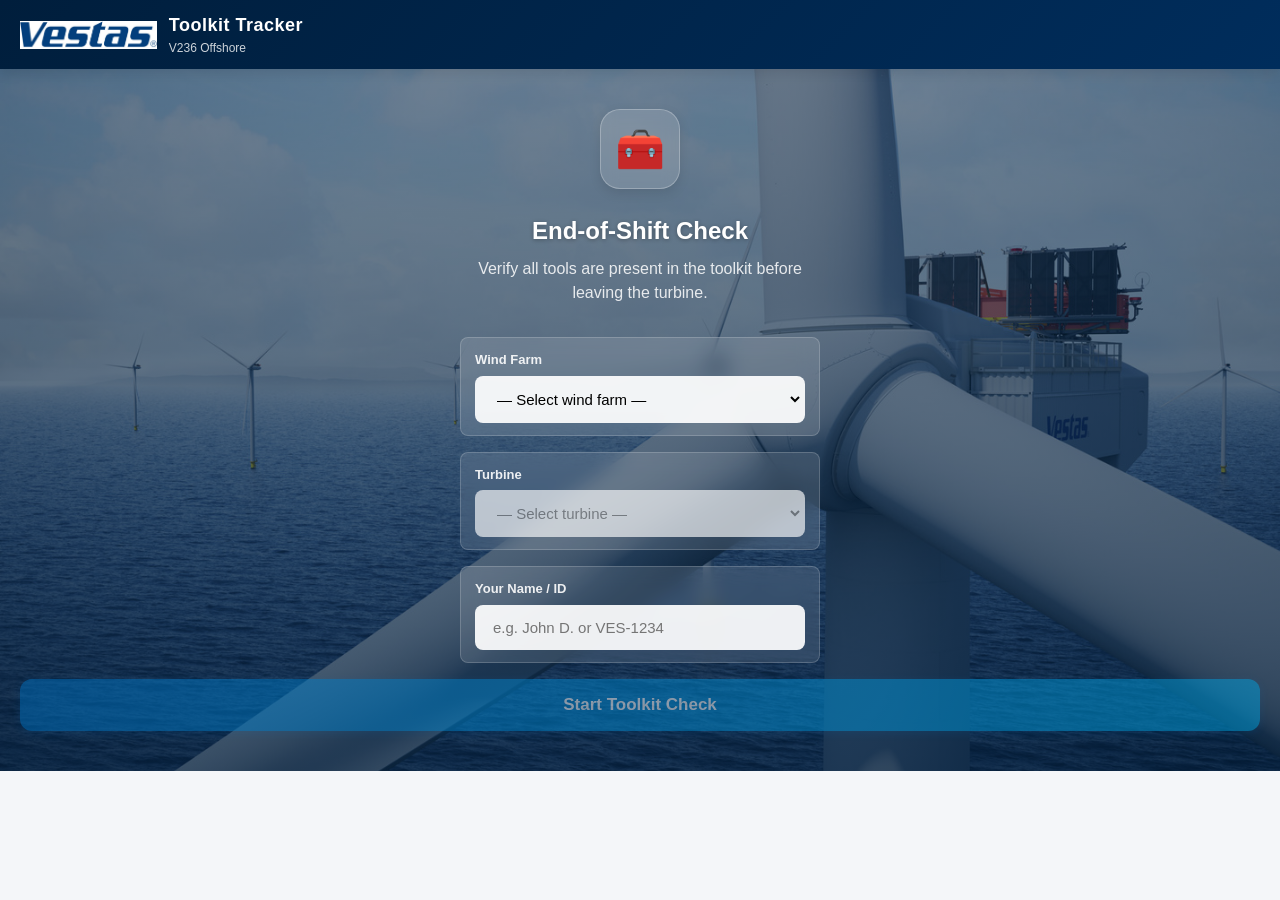
==== app/index.html @ dd55020d "adjusted the QR code scanner" ====
<!DOCTYPE html>
<html lang="en">
<head>
  <meta charset="UTF-8">
  <meta name="viewport" content="width=device-width, initial-scale=1.0, user-scalable=no">
  <meta name="apple-mobile-web-app-capable" content="yes">
  <meta name="apple-mobile-web-app-status-bar-style" content="black-translucent">
  <title>Toolkit Checker - Vestas V236</title>
  <link rel="stylesheet" href="css/style.css">
</head>
<body>

  <!-- ======== LOGIN SCREEN ======== -->
  <div id="screen-login">
    <header class="header">
      <div class="header-top">
        <div class="header-logo">
          <img src="img/vestas-logo.jpg" alt="Vestas" class="logo-icon">
          <div>
            <h1>Toolkit Tracker</h1>
            <div class="subtitle">V236 Offshore</div>
          </div>
        </div>
      </div>
    </header>

    <div class="login-screen">
      <div class="icon-large">🧰</div>
      <h2>End-of-Shift Check</h2>
      <p>Verify all tools are present in the toolkit before leaving the turbine.</p>

      <div class="form-group">
        <label for="farm-select">Wind Farm</label>
        <select id="farm-select">
          <option value="">— Select wind farm —</option>
        </select>
      </div>

      <div class="form-group">
        <label for="turbine-select">Turbine</label>
        <select id="turbine-select" disabled>
          <option value="">— Select turbine —</option>
        </select>
      </div>

      <div class="form-group">
        <label for="tech-name">Your Name / ID</label>
        <input type="text" id="tech-name" placeholder="e.g. John D. or VES-1234" autocomplete="name">
      </div>

      <button class="btn btn-primary btn-lg btn-block" id="btn-start" disabled>
        Start Toolkit Check
      </button>
    </div>
  </div>

  <!-- ======== CHECKLIST SCREEN ======== -->
  <div id="screen-checklist" style="display:none;">
    <header class="header">
      <div class="header-top">
        <div class="header-logo">
          <img src="img/vestas-logo.jpg" alt="Vestas" class="logo-icon">
          <div>
            <h1>Toolkit Tracker</h1>
            <div class="subtitle">V236 Offshore</div>
          </div>
        </div>
        <div class="header-badge" id="turbine-badge"></div>
      </div>
      <div class="header-info">
        <div class="header-info-item">
          <span class="label">Farm:</span>
          <span class="value" id="farm-display"></span>
        </div>
        <div class="header-info-item">
          <span class="label">Technician:</span>
          <span class="value" id="tech-display"></span>
        </div>
        <div class="header-info-item">
          <span class="label">Toolkit:</span>
          <span class="value" id="toolkit-display"></span>
        </div>
        <div class="header-info-item">
          <span class="label">Items:</span>
          <span class="value" id="total-items-display"></span>
        </div>
      </div>
    </header>

    <!-- Drawer Tabs -->
    <div class="drawer-tabs" id="drawer-tabs"></div>

    <!-- Drawer Content -->
    <div class="container">
      <div class="drawer-content" id="drawer-content"></div>
    </div>

    <!-- Bottom Summary Bar -->
    <div class="summary-bar">
      <div class="summary-stats">
        <div class="summary-stat">
          <div class="stat-value green" id="stat-present">0</div>
          <div class="stat-label">Present</div>
        </div>
        <div class="summary-stat">
          <div class="stat-value red" id="stat-missing">0</div>
          <div class="stat-label">Missing</div>
        </div>
        <div class="summary-stat">
          <div class="stat-value blue" id="stat-total">0</div>
          <div class="stat-label">Total</div>
        </div>
      </div>
      <button class="btn btn-primary" id="btn-submit">Submit Report</button>
    </div>
  </div>

  <!-- ======== SUBMIT CONFIRMATION MODAL ======== -->
  <div class="modal-overlay" id="modal-confirm">
    <div class="modal">
      <div class="modal-header">
        <h2>Confirm Submission</h2>
        <button class="modal-close" onclick="closeModal('modal-confirm')">&times;</button>
      </div>
      <div class="modal-body" id="modal-confirm-body">
        <!-- Filled dynamically -->
      </div>
      <div class="modal-footer">
        <button class="btn btn-outline" onclick="closeModal('modal-confirm')">Cancel</button>
        <button class="btn btn-primary" id="btn-confirm-submit">Submit Report</button>
      </div>
    </div>
  </div>

  <!-- ======== SUCCESS SCREEN ======== -->
  <div id="screen-success" style="display:none;">
    <header class="header">
      <div class="header-top">
        <div class="header-logo">
          <img src="img/vestas-logo.jpg" alt="Vestas" class="logo-icon">
          <div>
            <h1>Toolkit Tracker</h1>
            <div class="subtitle">V236 Offshore</div>
          </div>
        </div>
      </div>
    </header>

    <div class="success-screen">
      <div class="success-icon">✓</div>
      <h2 id="success-title">Report Submitted</h2>
      <p id="success-message"></p>
      <div id="success-details"></div>
      <div style="margin-top: 32px; display: flex; gap: 12px; justify-content: center; flex-wrap: wrap;">
        <button class="btn btn-primary" id="btn-new-check">New Check</button>
        <a href="dashboard.html" class="btn btn-outline" id="link-dashboard">Stockkeeper Dashboard</a>
      </div>
    </div>
  </div>

  <script src="js/toolkit-data.js"></script>
  <script src="js/storage.js"></script>
  <script src="js/app.js"></script>
</body>
</html>
---- app/css/style.css ----
/* =========================================================
   Vestas V236 Toolkit Tracker - Styles
   ========================================================= */

:root {
  --vestas-navy: #001E3C;
  --vestas-blue: #0070C0;
  --vestas-light-blue: #00A3E0;
  --vestas-green: #28a745;
  --vestas-red: #dc3545;
  --vestas-orange: #fd7e14;
  --vestas-gray: #6c757d;
  --vestas-light: #f4f6f9;
  --vestas-white: #ffffff;
  --vestas-border: #dee2e6;
  --shadow-sm: 0 1px 3px rgba(0,0,0,0.08);
  --shadow-md: 0 4px 12px rgba(0,0,0,0.1);
  --shadow-lg: 0 8px 24px rgba(0,0,0,0.12);
  --radius: 8px;
  --radius-lg: 12px;
  --transition: all 0.2s ease;
}

* {
  margin: 0;
  padding: 0;
  box-sizing: border-box;
}

body {
  font-family: -apple-system, BlinkMacSystemFont, "Segoe UI", Roboto, "Helvetica Neue", Arial, sans-serif;
  background: var(--vestas-light);
  color: #333;
  line-height: 1.5;
  min-height: 100vh;
}

/* ---- Header ---- */
.header {
  background: linear-gradient(135deg, var(--vestas-navy) 0%, #002D5C 100%);
  color: var(--vestas-white);
  padding: 0;
  position: sticky;
  top: 0;
  z-index: 100;
  box-shadow: var(--shadow-md);
}

.header-top {
  display: flex;
  align-items: center;
  justify-content: space-between;
  padding: 12px 20px;
}

.header-logo {
  display: flex;
  align-items: center;
  gap: 12px;
}

.header-logo .logo-icon {
  height: 28px;
  width: auto;
}

.header-logo h1 {
  font-size: 18px;
  font-weight: 600;
  letter-spacing: 0.5px;
}

.header-logo .subtitle {
  font-size: 12px;
  opacity: 0.8;
  font-weight: 400;
}

.header-badge {
  background: rgba(255,255,255,0.15);
  padding: 6px 12px;
  border-radius: 20px;
  font-size: 13px;
  font-weight: 500;
  backdrop-filter: blur(4px);
}

.header-info {
  background: rgba(0,0,0,0.15);
  padding: 8px 20px;
  display: flex;
  align-items: center;
  gap: 20px;
  font-size: 13px;
  overflow-x: auto;
}

.header-info-item {
  display: flex;
  align-items: center;
  gap: 6px;
  white-space: nowrap;
}

.header-info-item .label {
  opacity: 0.7;
}

.header-info-item .value {
  font-weight: 600;
}

/* ---- Container ---- */
.container {
  max-width: 900px;
  margin: 0 auto;
  padding: 16px;
}

/* ---- Cards ---- */
.card {
  background: var(--vestas-white);
  border-radius: var(--radius-lg);
  box-shadow: var(--shadow-sm);
  overflow: hidden;
  margin-bottom: 16px;
  border: 1px solid var(--vestas-border);
}

.card-header {
  padding: 16px 20px;
  border-bottom: 1px solid var(--vestas-border);
  display: flex;
  align-items: center;
  justify-content: space-between;
}

.card-header h2 {
  font-size: 16px;
  font-weight: 600;
  color: var(--vestas-navy);
}

.card-body {
  padding: 20px;
}

/* ---- Login Screen ---- */
.login-screen {
  display: flex;
  flex-direction: column;
  align-items: center;
  justify-content: center;
  min-height: 70vh;
  padding: 40px 20px;
  text-align: center;
  background: linear-gradient(to bottom, rgba(0, 30, 60, 0.55) 0%, rgba(0, 30, 60, 0.75) 100%), url('../img/v236-background.jpg') center/cover no-repeat;
  position: relative;
}

.login-screen .icon-large {
  width: 80px;
  height: 80px;
  background: rgba(255,255,255,0.15);
  backdrop-filter: blur(8px);
  border: 1px solid rgba(255,255,255,0.25);
  border-radius: 20px;
  display: flex;
  align-items: center;
  justify-content: center;
  font-size: 40px;
  margin-bottom: 24px;
  color: white;
  box-shadow: var(--shadow-md);
}

.login-screen h2 {
  font-size: 24px;
  color: var(--vestas-white);
  margin-bottom: 8px;
  text-shadow: 0 1px 4px rgba(0,0,0,0.3);
}

.login-screen p {
  color: rgba(255,255,255,0.85);
  margin-bottom: 32px;
  max-width: 360px;
}

.login-screen .form-group {
  background: rgba(255,255,255,0.12);
  backdrop-filter: blur(10px);
  border-radius: var(--radius);
  padding: 12px 14px;
  border: 1px solid rgba(255,255,255,0.18);
}

.login-screen .form-group label {
  color: rgba(255,255,255,0.9);
}

.login-screen .form-group input,
.login-screen .form-group select {
  background: rgba(255,255,255,0.92);
  border-color: transparent;
}

.login-screen .form-group input:focus,
.login-screen .form-group select:focus {
  background: var(--vestas-white);
  border-color: var(--vestas-light-blue);
  box-shadow: 0 0 0 3px rgba(0, 163, 224, 0.25);
}

.form-group {
  width: 100%;
  max-width: 360px;
  margin-bottom: 16px;
  text-align: left;
}

.form-group label {
  display: block;
  font-size: 13px;
  font-weight: 600;
  color: var(--vestas-navy);
  margin-bottom: 6px;
}

.form-group input,
.form-group select {
  width: 100%;
  padding: 12px 16px;
  border: 2px solid var(--vestas-border);
  border-radius: var(--radius);
  font-size: 15px;
  transition: var(--transition);
  outline: none;
  background: var(--vestas-white);
}

.form-group input:focus,
.form-group select:focus {
  border-color: var(--vestas-blue);
  box-shadow: 0 0 0 3px rgba(0, 112, 192, 0.15);
}

/* ---- Buttons ---- */
.btn {
  display: inline-flex;
  align-items: center;
  justify-content: center;
  gap: 8px;
  padding: 12px 24px;
  border: none;
  border-radius: var(--radius);
  font-size: 15px;
  font-weight: 600;
  cursor: pointer;
  transition: var(--transition);
  text-decoration: none;
  white-space: nowrap;
}

.btn-primary {
  background: linear-gradient(135deg, var(--vestas-blue), var(--vestas-light-blue));
  color: white;
  box-shadow: 0 2px 8px rgba(0, 112, 192, 0.3);
}

.btn-primary:hover {
  transform: translateY(-1px);
  box-shadow: 0 4px 16px rgba(0, 112, 192, 0.4);
}

.btn-success {
  background: var(--vestas-green);
  color: white;
}

.btn-danger {
  background: var(--vestas-red);
  color: white;
}

.btn-outline {
  background: transparent;
  color: var(--vestas-blue);
  border: 2px solid var(--vestas-blue);
}

.btn-outline:hover {
  background: var(--vestas-blue);
  color: white;
}

.btn-sm {
  padding: 8px 16px;
  font-size: 13px;
}

.btn-lg {
  padding: 16px 32px;
  font-size: 17px;
  border-radius: var(--radius-lg);
}

.btn-block {
  width: 100%;
}

.btn:disabled {
  opacity: 0.5;
  cursor: not-allowed;
  transform: none;
}

/* ---- Drawer Tabs ---- */
.drawer-tabs {
  display: flex;
  gap: 4px;
  padding: 8px 16px;
  background: var(--vestas-white);
  border-bottom: 1px solid var(--vestas-border);
  overflow-x: auto;
  -webkit-overflow-scrolling: touch;
  position: sticky;
  top: 0;
  z-index: 50;
  box-shadow: var(--shadow-sm);
}

.drawer-tab {
  flex: 1;
  min-width: 80px;
  padding: 10px 8px;
  border: none;
  background: var(--vestas-light);
  border-radius: var(--radius);
  font-size: 12px;
  font-weight: 600;
  color: var(--vestas-gray);
  cursor: pointer;
  transition: var(--transition);
  text-align: center;
  position: relative;
}

.drawer-tab:hover {
  background: #e8edf2;
}

.drawer-tab.active {
  background: var(--vestas-blue);
  color: white;
}

.drawer-tab .tab-badge {
  display: inline-block;
  min-width: 20px;
  height: 20px;
  line-height: 20px;
  border-radius: 10px;
  font-size: 11px;
  font-weight: 700;
  margin-top: 4px;
}

.drawer-tab .tab-badge.complete {
  background: rgba(40, 167, 69, 0.15);
  color: var(--vestas-green);
}

.drawer-tab.active .tab-badge.complete {
  background: rgba(255,255,255,0.25);
  color: white;
}

.drawer-tab .tab-badge.has-missing {
  background: rgba(220, 53, 69, 0.15);
  color: var(--vestas-red);
}

.drawer-tab.active .tab-badge.has-missing {
  background: rgba(255,255,255,0.25);
  color: white;
}

/* ---- Tool Group ---- */
.tool-group {
  margin-bottom: 12px;
}

.tool-group-header {
  display: flex;
  align-items: center;
  justify-content: space-between;
  padding: 10px 16px;
  background: var(--vestas-light);
  border-radius: var(--radius);
  margin-bottom: 4px;
  cursor: pointer;
  user-select: none;
}

.tool-group-header h3 {
  font-size: 14px;
  font-weight: 600;
  color: var(--vestas-navy);
}

.tool-group-header .group-count {
  font-size: 12px;
  color: var(--vestas-gray);
  font-weight: 500;
}

/* ---- Tool Item ---- */
.tool-item {
  display: flex;
  align-items: center;
  padding: 12px 16px;
  border-bottom: 1px solid #f0f0f0;
  transition: var(--transition);
  cursor: pointer;
  user-select: none;
  -webkit-tap-highlight-color: transparent;
}

.tool-item:last-child {
  border-bottom: none;
}

.tool-item:hover {
  background: #f8f9fa;
}

.tool-item.missing {
  background: #fff5f5;
}

.tool-item .check-box {
  width: 28px;
  height: 28px;
  border-radius: 6px;
  border: 2px solid var(--vestas-border);
  display: flex;
  align-items: center;
  justify-content: center;
  margin-right: 14px;
  flex-shrink: 0;
  transition: var(--transition);
  font-size: 16px;
}

.tool-item.present .check-box {
  background: var(--vestas-green);
  border-color: var(--vestas-green);
  color: white;
}

.tool-item.missing .check-box {
  background: var(--vestas-red);
  border-color: var(--vestas-red);
  color: white;
}

.tool-item .tool-name {
  font-size: 14px;
  flex: 1;
}

.tool-item.missing .tool-name {
  color: var(--vestas-red);
  font-weight: 600;
}

.tool-item .tool-status {
  font-size: 11px;
  font-weight: 600;
  padding: 3px 10px;
  border-radius: 12px;
  margin-left: 8px;
  flex-shrink: 0;
}

.tool-item.present .tool-status {
  background: rgba(40, 167, 69, 0.1);
  color: var(--vestas-green);
}

.tool-item.missing .tool-status {
  background: rgba(220, 53, 69, 0.1);
  color: var(--vestas-red);
}

/* ---- Summary Bar ---- */
.summary-bar {
  position: fixed;
  bottom: 0;
  left: 0;
  right: 0;
  background: var(--vestas-white);
  border-top: 1px solid var(--vestas-border);
  box-shadow: 0 -4px 12px rgba(0,0,0,0.08);
  padding: 12px 20px;
  z-index: 100;
  display: flex;
  align-items: center;
  justify-content: space-between;
}

.summary-stats {
  display: flex;
  gap: 16px;
}

.summary-stat {
  text-align: center;
}

.summary-stat .stat-value {
  font-size: 20px;
  font-weight: 700;
}

.summary-stat .stat-label {
  font-size: 11px;
  color: var(--vestas-gray);
  text-transform: uppercase;
  letter-spacing: 0.5px;
}

.stat-value.green { color: var(--vestas-green); }
.stat-value.red { color: var(--vestas-red); }
.stat-value.blue { color: var(--vestas-blue); }

/* ---- Drawer Content Area (padding for fixed bottom bar) ---- */
.drawer-content {
  padding-bottom: 90px;
}

/* ---- Progress Bar ---- */
.progress-bar {
  height: 4px;
  background: var(--vestas-border);
  border-radius: 2px;
  overflow: hidden;
  margin: 8px 0;
}

.progress-bar .fill {
  height: 100%;
  background: var(--vestas-green);
  border-radius: 2px;
  transition: width 0.3s ease;
}

/* ---- Modal ---- */
.modal-overlay {
  position: fixed;
  top: 0;
  left: 0;
  right: 0;
  bottom: 0;
  background: rgba(0,0,0,0.5);
  display: flex;
  align-items: center;
  justify-content: center;
  z-index: 200;
  padding: 20px;
  opacity: 0;
  visibility: hidden;
  transition: var(--transition);
}

.modal-overlay.active {
  opacity: 1;
  visibility: visible;
}

.modal {
  background: var(--vestas-white);
  border-radius: var(--radius-lg);
  max-width: 480px;
  width: 100%;
  max-height: 80vh;
  overflow-y: auto;
  box-shadow: var(--shadow-lg);
  transform: translateY(20px);
  transition: var(--transition);
}

.modal-overlay.active .modal {
  transform: translateY(0);
}

.modal-header {
  padding: 20px 24px;
  border-bottom: 1px solid var(--vestas-border);
  display: flex;
  align-items: center;
  justify-content: space-between;
}

.modal-header h2 {
  font-size: 18px;
  color: var(--vestas-navy);
}

.modal-close {
  width: 32px;
  height: 32px;
  border: none;
  background: var(--vestas-light);
  border-radius: 50%;
  cursor: pointer;
  font-size: 18px;
  display: flex;
  align-items: center;
  justify-content: center;
  color: var(--vestas-gray);
}

.modal-body {
  padding: 24px;
}

.modal-footer {
  padding: 16px 24px;
  border-top: 1px solid var(--vestas-border);
  display: flex;
  gap: 12px;
  justify-content: flex-end;
}

/* ---- Success Screen ---- */
.success-screen {
  text-align: center;
  padding: 60px 20px;
  background: linear-gradient(to bottom, rgba(0, 30, 60, 0.5) 0%, rgba(0, 30, 60, 0.7) 100%), url('../img/v236-background.jpg') center/cover no-repeat;
  min-height: 70vh;
}

.success-screen .success-icon {
  width: 80px;
  height: 80px;
  border-radius: 50%;
  background: rgba(40, 167, 69, 0.2);
  backdrop-filter: blur(8px);
  border: 2px solid rgba(40, 167, 69, 0.4);
  display: flex;
  align-items: center;
  justify-content: center;
  margin: 0 auto 24px;
  font-size: 40px;
  color: #4ade80;
}

.success-screen h2 {
  font-size: 24px;
  color: var(--vestas-white);
  margin-bottom: 8px;
  text-shadow: 0 1px 4px rgba(0,0,0,0.3);
}

.success-screen p {
  color: rgba(255,255,255,0.85);
  margin-bottom: 24px;
}

/* ---- Missing Items List ---- */
.missing-list {
  list-style: none;
  margin: 16px 0;
}

.missing-list li {
  display: flex;
  align-items: center;
  gap: 8px;
  padding: 8px 12px;
  background: #fff5f5;
  border-radius: var(--radius);
  margin-bottom: 4px;
  font-size: 14px;
  color: var(--vestas-red);
}

.missing-list li::before {
  content: "✕";
  font-weight: 700;
  font-size: 12px;
}

/* =========================================================
   Dashboard Styles
   ========================================================= */

.dashboard-grid {
  display: grid;
  grid-template-columns: repeat(auto-fit, minmax(240px, 1fr));
  gap: 16px;
  margin-bottom: 24px;
}

.stat-card {
  background: var(--vestas-white);
  border-radius: var(--radius-lg);
  padding: 20px;
  border: 1px solid var(--vestas-border);
  box-shadow: var(--shadow-sm);
}

.stat-card .stat-icon {
  width: 44px;
  height: 44px;
  border-radius: 10px;
  display: flex;
  align-items: center;
  justify-content: center;
  font-size: 22px;
  margin-bottom: 12px;
}

.stat-card .stat-number {
  font-size: 28px;
  font-weight: 700;
  color: var(--vestas-navy);
}

.stat-card .stat-desc {
  font-size: 13px;
  color: var(--vestas-gray);
  margin-top: 2px;
}

.stat-icon.blue { background: rgba(0, 112, 192, 0.1); color: var(--vestas-blue); }
.stat-icon.red { background: rgba(220, 53, 69, 0.1); color: var(--vestas-red); }
.stat-icon.green { background: rgba(40, 167, 69, 0.1); color: var(--vestas-green); }
.stat-icon.orange { background: rgba(253, 126, 20, 0.1); color: var(--vestas-orange); }

/* Dashboard Table */
.table-wrapper {
  overflow-x: auto;
}

table {
  width: 100%;
  border-collapse: collapse;
  font-size: 14px;
}

th {
  background: var(--vestas-light);
  padding: 12px 16px;
  text-align: left;
  font-weight: 600;
  color: var(--vestas-navy);
  border-bottom: 2px solid var(--vestas-border);
  white-space: nowrap;
}

td {
  padding: 12px 16px;
  border-bottom: 1px solid var(--vestas-border);
}

tr:hover td {
  background: #f8f9fa;
}

.status-badge {
  display: inline-block;
  padding: 4px 10px;
  border-radius: 12px;
  font-size: 12px;
  font-weight: 600;
}

.status-badge.missing {
  background: rgba(220, 53, 69, 0.1);
  color: var(--vestas-red);
}

.status-badge.ordered {
  background: rgba(253, 126, 20, 0.1);
  color: var(--vestas-orange);
}

.status-badge.restocked {
  background: rgba(40, 167, 69, 0.1);
  color: var(--vestas-green);
}

/* Filter Bar */
.filter-bar {
  display: flex;
  gap: 12px;
  flex-wrap: wrap;
  margin-bottom: 16px;
  align-items: center;
}

.filter-bar select,
.filter-bar input {
  padding: 8px 14px;
  border: 1px solid var(--vestas-border);
  border-radius: var(--radius);
  font-size: 14px;
  background: var(--vestas-white);
  outline: none;
}

.filter-bar select:focus,
.filter-bar input:focus {
  border-color: var(--vestas-blue);
}

/* ---- Toolbar Row ---- */
.toolbar {
  display: flex;
  align-items: center;
  justify-content: space-between;
  flex-wrap: wrap;
  gap: 12px;
  margin-bottom: 16px;
}

/* =========================================================
   QR Code Page
   ========================================================= */

.qr-grid {
  display: grid;
  grid-template-columns: repeat(auto-fill, minmax(200px, 1fr));
  gap: 20px;
  padding: 20px 0;
}

.qr-card {
  background: var(--vestas-white);
  border: 1px solid var(--vestas-border);
  border-radius: var(--radius-lg);
  padding: 20px;
  text-align: center;
  box-shadow: var(--shadow-sm);
  break-inside: avoid;
}

.qr-card canvas,
.qr-card img {
  max-width: 160px;
  margin: 0 auto 12px;
  display: block;
}

.qr-card .qr-label {
  font-size: 16px;
  font-weight: 700;
  color: var(--vestas-navy);
}

.qr-card .qr-sublabel {
  font-size: 12px;
  color: var(--vestas-gray);
  margin-top: 4px;
}

/* ---- Nav Links ---- */
.nav-links {
  display: flex;
  gap: 16px;
  padding: 12px 20px;
  background: var(--vestas-white);
  border-bottom: 1px solid var(--vestas-border);
}

.nav-links a {
  color: var(--vestas-blue);
  text-decoration: none;
  font-size: 14px;
  font-weight: 500;
  padding: 4px 0;
  border-bottom: 2px solid transparent;
}

.nav-links a:hover,
.nav-links a.active {
  border-bottom-color: var(--vestas-blue);
}

/* ---- Empty State ---- */
.empty-state {
  text-align: center;
  padding: 60px 20px;
  color: var(--vestas-gray);
}

.empty-state .empty-icon {
  font-size: 48px;
  margin-bottom: 16px;
  opacity: 0.5;
}

.empty-state h3 {
  font-size: 18px;
  color: var(--vestas-navy);
  margin-bottom: 8px;
}

/* ---- Responsive ---- */
@media (max-width: 600px) {
  .container {
    padding: 12px;
  }

  .drawer-tab {
    min-width: 60px;
    padding: 8px 4px;
    font-size: 11px;
  }

  .summary-bar {
    flex-direction: column;
    gap: 12px;
    padding: 10px 16px;
  }

  .summary-stats {
    width: 100%;
    justify-content: space-around;
  }

  .summary-bar .btn {
    width: 100%;
  }

  .header-top {
    padding: 10px 16px;
  }

  .header-info {
    padding: 6px 16px;
  }

  .dashboard-grid {
    grid-template-columns: repeat(2, 1fr);
  }

  .filter-bar {
    flex-direction: column;
  }

  .filter-bar select,
  .filter-bar input {
    width: 100%;
  }
}

/* ---- Print Styles ---- */
@media print {
  .header, .summary-bar, .nav-links, .toolbar .btn, .filter-bar {
    display: none !important;
  }

  body {
    background: white;
  }

  .card {
    box-shadow: none;
    border: 1px solid #ccc;
    break-inside: avoid;
  }

  .qr-grid {
    grid-template-columns: repeat(3, 1fr);
  }

  .qr-card {
    box-shadow: none;
    border: 1px solid #ccc;
  }
}

/* ---- Animations ---- */
@keyframes fadeIn {
  from { opacity: 0; transform: translateY(8px); }
  to { opacity: 1; transform: translateY(0); }
}

.fade-in {
  animation: fadeIn 0.3s ease;
}

/* ---- Toggle All Row ---- */
.toggle-all-row {
  display: flex;
  align-items: center;
  justify-content: space-between;
  padding: 8px 16px;
  background: #e8f4fd;
  border-radius: var(--radius);
  margin-bottom: 8px;
  font-size: 13px;
  font-weight: 600;
  color: var(--vestas-blue);
}

.toggle-all-row button {
  background: none;
  border: none;
  color: var(--vestas-blue);
  font-weight: 600;
  cursor: pointer;
  padding: 4px 8px;
  border-radius: 4px;
  font-size: 13px;
}

.toggle-all-row button:hover {
  background: rgba(0, 112, 192, 0.1);
}
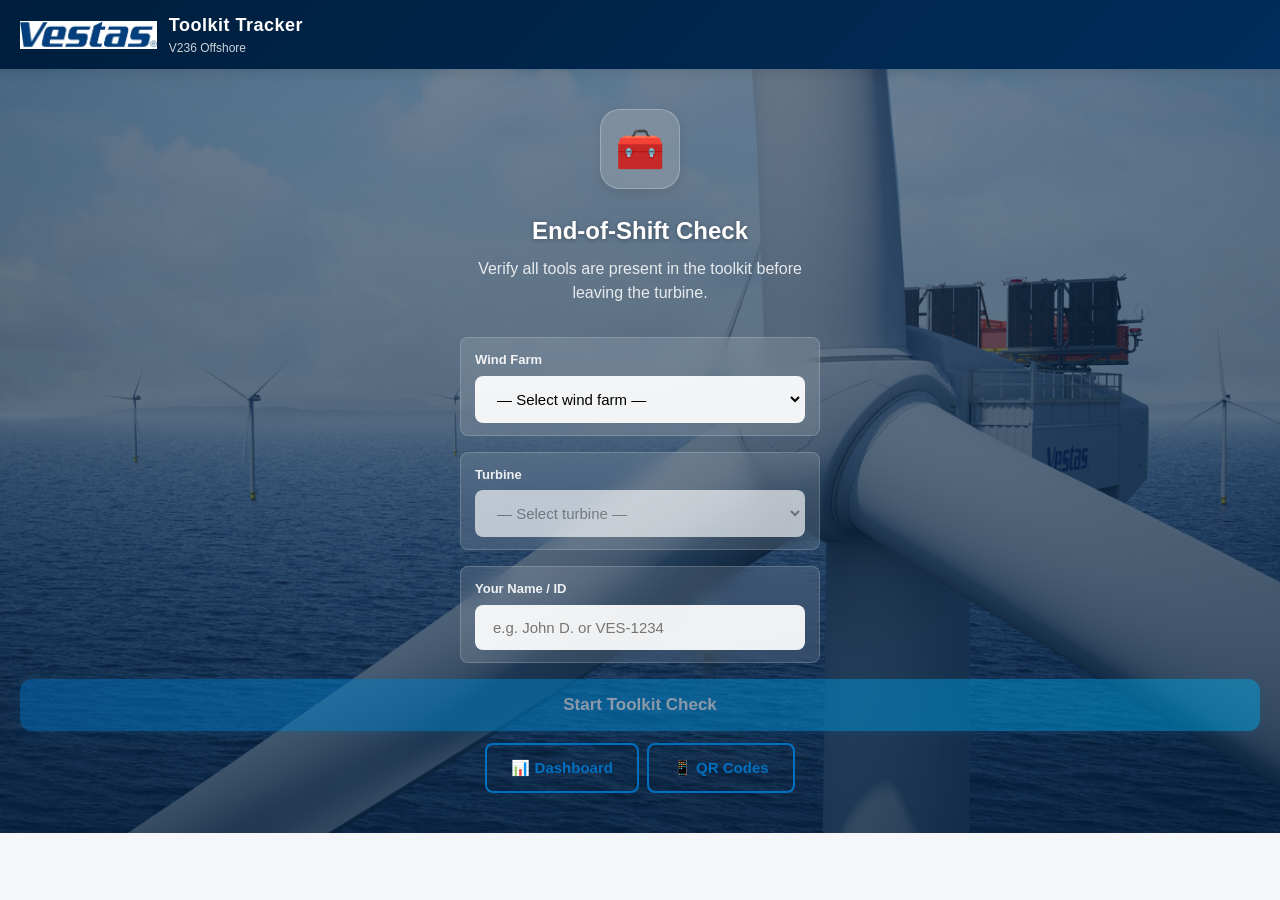
==== commit 11bf3405: "added links to the stockkeeper dashboard and qr code generator" ====
--- a/app/index.html
+++ b/app/index.html
@@ -51,6 +51,11 @@
       <button class="btn btn-primary btn-lg btn-block" id="btn-start" disabled>
         Start Toolkit Check
       </button>
+
+      <div style="display: flex; gap: 8px; margin-top: 12px;">
+        <a href="dashboard.html" class="btn btn-outline btn-block" style="text-decoration: none; text-align: center;">📊 Dashboard</a>
+        <a href="qr-codes.html" class="btn btn-outline btn-block" style="text-decoration: none; text-align: center;">📱 QR Codes</a>
+      </div>
     </div>
   </div>
 
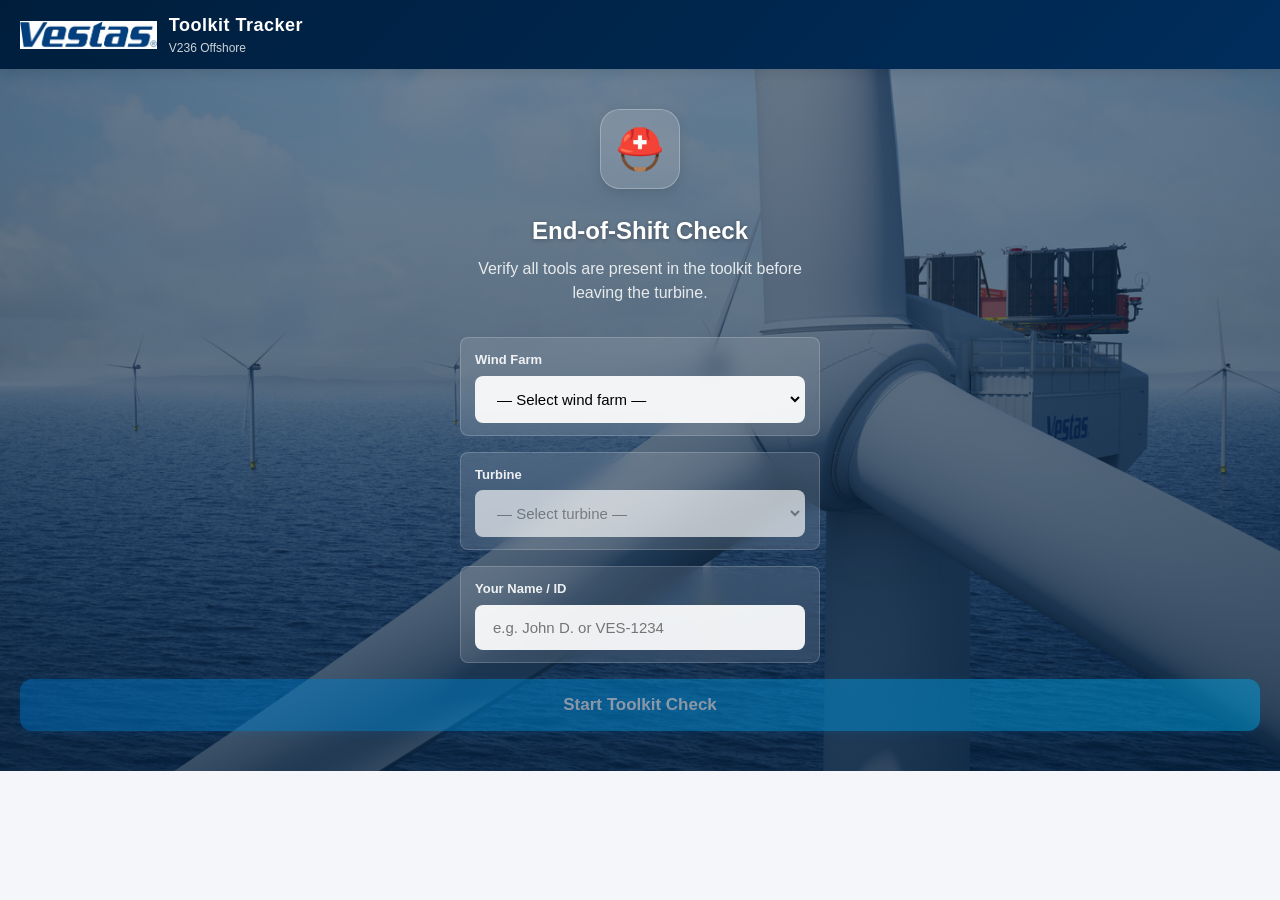
==== commit 8f8c63db: "helmet symbol for the toolkit-variance branch" ====
--- a/app/index.html
+++ b/app/index.html
@@ -25,7 +25,7 @@
     </header>
 
     <div class="login-screen">
-      <div class="icon-large">🧰</div>
+      <div class="icon-large">⛑️</div>
       <h2>End-of-Shift Check</h2>
       <p>Verify all tools are present in the toolkit before leaving the turbine.</p>
 
@@ -51,11 +51,6 @@
       <button class="btn btn-primary btn-lg btn-block" id="btn-start" disabled>
         Start Toolkit Check
       </button>
-
-      <div style="display: flex; gap: 8px; margin-top: 12px;">
-        <a href="dashboard.html" class="btn btn-outline btn-block" style="text-decoration: none; text-align: center;">📊 Dashboard</a>
-        <a href="qr-codes.html" class="btn btn-outline btn-block" style="text-decoration: none; text-align: center;">📱 QR Codes</a>
-      </div>
     </div>
   </div>
 
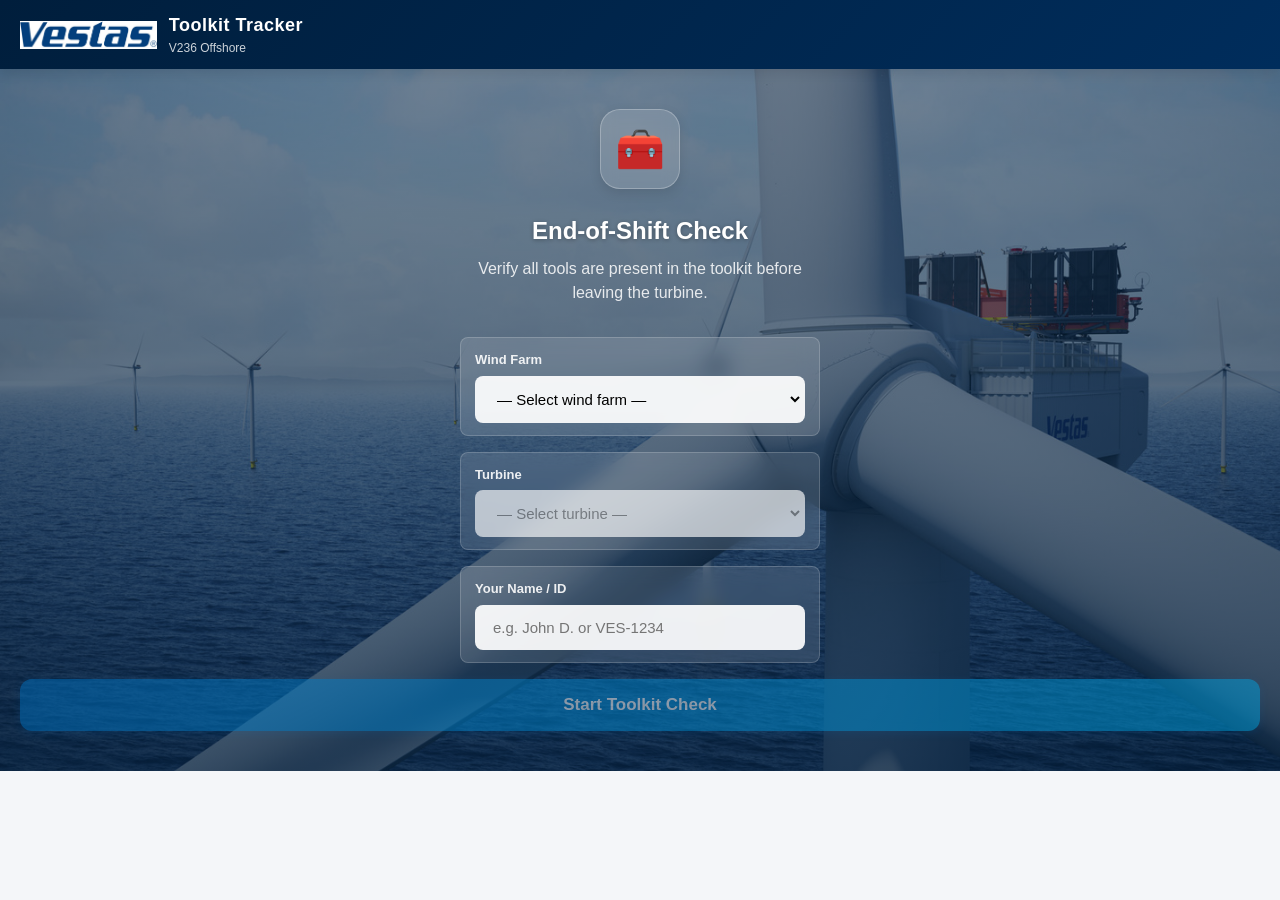
==== commit 7d0156fe: "Revert "helmet symbol for the toolkit-variance branch" This reverts commit 8f8c63db6c45b91a72a0c92ba" ====
--- a/app/index.html
+++ b/app/index.html
@@ -25,7 +25,7 @@
     </header>
 
     <div class="login-screen">
-      <div class="icon-large">⛑️</div>
+      <div class="icon-large">🧰</div>
       <h2>End-of-Shift Check</h2>
       <p>Verify all tools are present in the toolkit before leaving the turbine.</p>
 
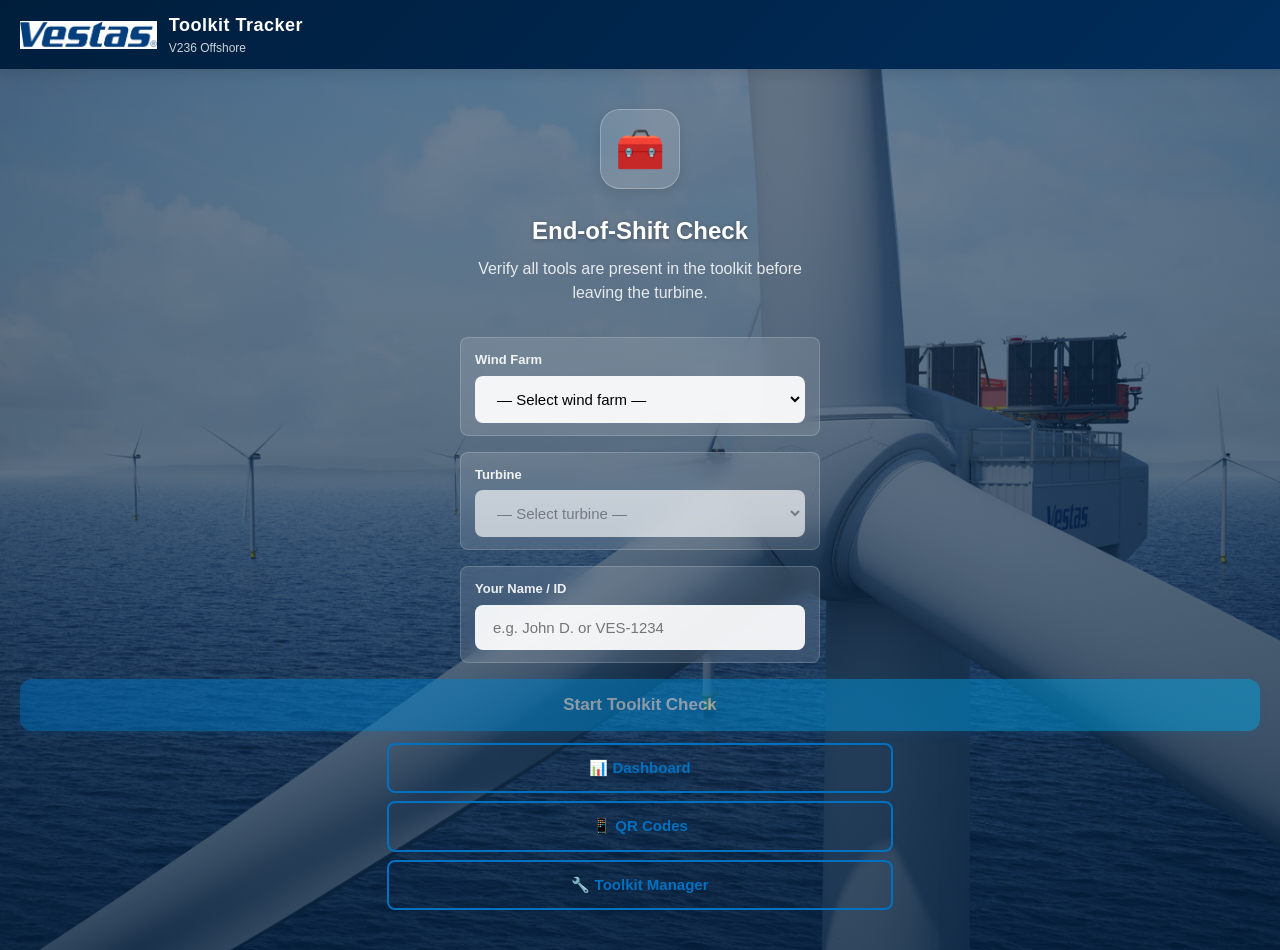
==== commit 7aa0d709: "toolkit manager included Co-authored-by: Copilot <copilot@github.com>" ====
--- a/app/index.html
+++ b/app/index.html
@@ -51,6 +51,12 @@
       <button class="btn btn-primary btn-lg btn-block" id="btn-start" disabled>
         Start Toolkit Check
       </button>
+
+      <div style="display: flex; flex-wrap: wrap; gap: 8px; margin-top: 12px;">
+        <a href="dashboard.html" class="btn btn-outline btn-block" style="text-decoration: none; text-align: center;">📊 Dashboard</a>
+        <a href="qr-codes.html" class="btn btn-outline btn-block" style="text-decoration: none; text-align: center;">📱 QR Codes</a>
+        <a href="toolkit-manager.html" class="btn btn-outline btn-block" style="text-decoration: none; text-align: center;">🔧 Toolkit Manager</a>
+      </div>
     </div>
   </div>
 
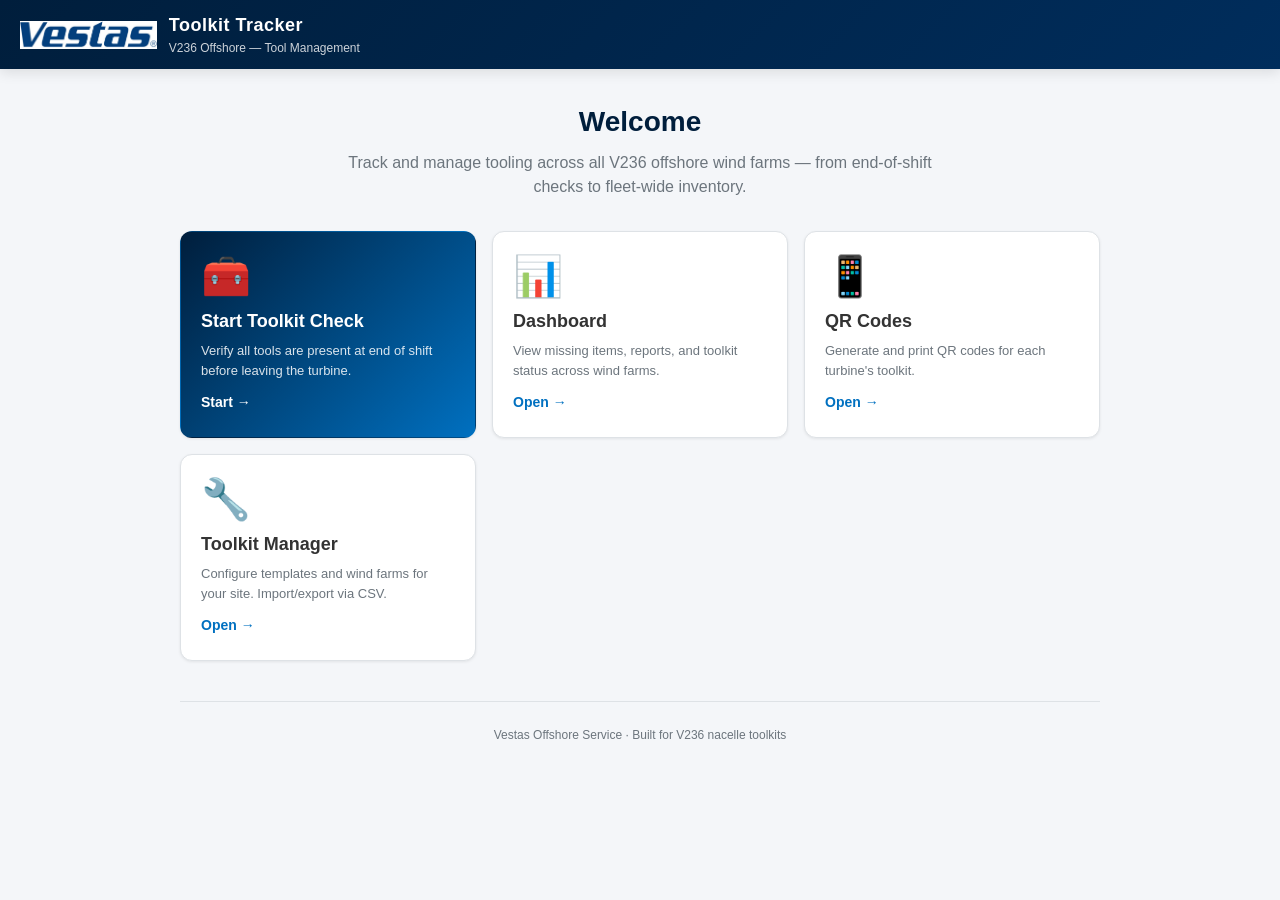
==== commit 37b3519b: "bugfixes and improved landing page Co-authored-by: Copilot <copilot@github.com>" ====
--- a/app/index.html
+++ b/app/index.html
@@ -2,170 +2,74 @@
 <html lang="en">
 <head>
   <meta charset="UTF-8">
-  <meta name="viewport" content="width=device-width, initial-scale=1.0, user-scalable=no">
+  <meta name="viewport" content="width=device-width, initial-scale=1.0">
   <meta name="apple-mobile-web-app-capable" content="yes">
   <meta name="apple-mobile-web-app-status-bar-style" content="black-translucent">
-  <title>Toolkit Checker - Vestas V236</title>
+  <title>Toolkit Tracker - Vestas V236 Offshore</title>
   <link rel="stylesheet" href="css/style.css">
 </head>
 <body>
 
-  <!-- ======== LOGIN SCREEN ======== -->
-  <div id="screen-login">
-    <header class="header">
-      <div class="header-top">
-        <div class="header-logo">
-          <img src="img/vestas-logo.jpg" alt="Vestas" class="logo-icon">
-          <div>
-            <h1>Toolkit Tracker</h1>
-            <div class="subtitle">V236 Offshore</div>
-          </div>
+  <header class="header">
+    <div class="header-top">
+      <div class="header-logo">
+        <img src="img/vestas-logo.jpg" alt="Vestas" class="logo-icon">
+        <div>
+          <h1>Toolkit Tracker</h1>
+          <div class="subtitle">V236 Offshore — Tool Management</div>
         </div>
       </div>
-    </header>
+    </div>
+  </header>
 
-    <div class="login-screen">
-      <div class="icon-large">🧰</div>
-      <h2>End-of-Shift Check</h2>
-      <p>Verify all tools are present in the toolkit before leaving the turbine.</p>
+  <main class="landing">
+    <section class="landing-hero">
+      <h2>Welcome</h2>
+      <p>Track and manage tooling across all V236 offshore wind farms — from end-of-shift checks to fleet-wide inventory.</p>
+    </section>
 
-      <div class="form-group">
-        <label for="farm-select">Wind Farm</label>
-        <select id="farm-select">
-          <option value="">— Select wind farm —</option>
-        </select>
-      </div>
+    <section class="landing-tiles">
+      <a href="check.html" class="tile tile-primary">
+        <div class="tile-icon">🧰</div>
+        <div class="tile-body">
+          <h3>Start Toolkit Check</h3>
+          <p>Verify all tools are present at end of shift before leaving the turbine.</p>
+        </div>
+        <div class="tile-cta">Start →</div>
+      </a>
 
-      <div class="form-group">
-        <label for="turbine-select">Turbine</label>
-        <select id="turbine-select" disabled>
-          <option value="">— Select turbine —</option>
-        </select>
-      </div>
+      <a href="dashboard.html" class="tile">
+        <div class="tile-icon">📊</div>
+        <div class="tile-body">
+          <h3>Dashboard</h3>
+          <p>View missing items, reports, and toolkit status across wind farms.</p>
+        </div>
+        <div class="tile-cta">Open →</div>
+      </a>
 
-      <div class="form-group">
-        <label for="tech-name">Your Name / ID</label>
-        <input type="text" id="tech-name" placeholder="e.g. John D. or VES-1234" autocomplete="name">
-      </div>
+      <a href="qr-codes.html" class="tile">
+        <div class="tile-icon">📱</div>
+        <div class="tile-body">
+          <h3>QR Codes</h3>
+          <p>Generate and print QR codes for each turbine's toolkit.</p>
+        </div>
+        <div class="tile-cta">Open →</div>
+      </a>
 
-      <button class="btn btn-primary btn-lg btn-block" id="btn-start" disabled>
-        Start Toolkit Check
-      </button>
+      <a href="toolkit-manager.html" class="tile">
+        <div class="tile-icon">🔧</div>
+        <div class="tile-body">
+          <h3>Toolkit Manager</h3>
+          <p>Configure templates and wind farms for your site. Import/export via CSV.</p>
+        </div>
+        <div class="tile-cta">Open →</div>
+      </a>
+    </section>
 
-      <div style="display: flex; flex-wrap: wrap; gap: 8px; margin-top: 12px;">
-        <a href="dashboard.html" class="btn btn-outline btn-block" style="text-decoration: none; text-align: center;">📊 Dashboard</a>
-        <a href="qr-codes.html" class="btn btn-outline btn-block" style="text-decoration: none; text-align: center;">📱 QR Codes</a>
-        <a href="toolkit-manager.html" class="btn btn-outline btn-block" style="text-decoration: none; text-align: center;">🔧 Toolkit Manager</a>
-      </div>
-    </div>
-  </div>
+    <footer class="landing-footer">
+      <p>Vestas Offshore Service · Built for V236 nacelle toolkits</p>
+    </footer>
+  </main>
 
-  <!-- ======== CHECKLIST SCREEN ======== -->
-  <div id="screen-checklist" style="display:none;">
-    <header class="header">
-      <div class="header-top">
-        <div class="header-logo">
-          <img src="img/vestas-logo.jpg" alt="Vestas" class="logo-icon">
-          <div>
-            <h1>Toolkit Tracker</h1>
-            <div class="subtitle">V236 Offshore</div>
-          </div>
-        </div>
-        <div class="header-badge" id="turbine-badge"></div>
-      </div>
-      <div class="header-info">
-        <div class="header-info-item">
-          <span class="label">Farm:</span>
-          <span class="value" id="farm-display"></span>
-        </div>
-        <div class="header-info-item">
-          <span class="label">Technician:</span>
-          <span class="value" id="tech-display"></span>
-        </div>
-        <div class="header-info-item">
-          <span class="label">Toolkit:</span>
-          <span class="value" id="toolkit-display"></span>
-        </div>
-        <div class="header-info-item">
-          <span class="label">Items:</span>
-          <span class="value" id="total-items-display"></span>
-        </div>
-      </div>
-    </header>
-
-    <!-- Drawer Tabs -->
-    <div class="drawer-tabs" id="drawer-tabs"></div>
-
-    <!-- Drawer Content -->
-    <div class="container">
-      <div class="drawer-content" id="drawer-content"></div>
-    </div>
-
-    <!-- Bottom Summary Bar -->
-    <div class="summary-bar">
-      <div class="summary-stats">
-        <div class="summary-stat">
-          <div class="stat-value green" id="stat-present">0</div>
-          <div class="stat-label">Present</div>
-        </div>
-        <div class="summary-stat">
-          <div class="stat-value red" id="stat-missing">0</div>
-          <div class="stat-label">Missing</div>
-        </div>
-        <div class="summary-stat">
-          <div class="stat-value blue" id="stat-total">0</div>
-          <div class="stat-label">Total</div>
-        </div>
-      </div>
-      <button class="btn btn-primary" id="btn-submit">Submit Report</button>
-    </div>
-  </div>
-
-  <!-- ======== SUBMIT CONFIRMATION MODAL ======== -->
-  <div class="modal-overlay" id="modal-confirm">
-    <div class="modal">
-      <div class="modal-header">
-        <h2>Confirm Submission</h2>
-        <button class="modal-close" onclick="closeModal('modal-confirm')">&times;</button>
-      </div>
-      <div class="modal-body" id="modal-confirm-body">
-        <!-- Filled dynamically -->
-      </div>
-      <div class="modal-footer">
-        <button class="btn btn-outline" onclick="closeModal('modal-confirm')">Cancel</button>
-        <button class="btn btn-primary" id="btn-confirm-submit">Submit Report</button>
-      </div>
-    </div>
-  </div>
-
-  <!-- ======== SUCCESS SCREEN ======== -->
-  <div id="screen-success" style="display:none;">
-    <header class="header">
-      <div class="header-top">
-        <div class="header-logo">
-          <img src="img/vestas-logo.jpg" alt="Vestas" class="logo-icon">
-          <div>
-            <h1>Toolkit Tracker</h1>
-            <div class="subtitle">V236 Offshore</div>
-          </div>
-        </div>
-      </div>
-    </header>
-
-    <div class="success-screen">
-      <div class="success-icon">✓</div>
-      <h2 id="success-title">Report Submitted</h2>
-      <p id="success-message"></p>
-      <div id="success-details"></div>
-      <div style="margin-top: 32px; display: flex; gap: 12px; justify-content: center; flex-wrap: wrap;">
-        <button class="btn btn-primary" id="btn-new-check">New Check</button>
-        <a href="dashboard.html" class="btn btn-outline" id="link-dashboard">Stockkeeper Dashboard</a>
-      </div>
-    </div>
-  </div>
-
-  <script src="js/toolkit-data.js"></script>
-  <script src="js/storage.js"></script>
-  <script src="js/app.js"></script>
 </body>
 </html>
--- a/app/css/style.css
+++ b/app/css/style.css
@@ -1022,3 +1022,185 @@
 .toggle-all-row button:hover {
   background: rgba(0, 112, 192, 0.1);
 }
+
+/* ---- Data Table ---- */
+.data-table {
+  border-collapse: collapse;
+  width: 100%;
+}
+
+.data-table th,
+.data-table td {
+  text-align: left;
+  padding: 8px 10px;
+  border-bottom: 1px solid var(--vestas-border);
+}
+
+.data-table th {
+  background: var(--vestas-light);
+  font-size: 12px;
+  font-weight: 600;
+  color: var(--vestas-navy);
+  text-transform: uppercase;
+  letter-spacing: 0.3px;
+}
+
+.data-table tbody tr:hover {
+  background: #f0f8ff;
+}
+
+/* ---- Clickable Header Logo ---- */
+.header-logo-link {
+  text-decoration: none;
+  color: inherit;
+  cursor: pointer;
+  transition: opacity 0.15s ease;
+}
+
+.header-logo-link:hover {
+  opacity: 0.85;
+}
+
+.header-logo-link:focus-visible {
+  outline: 2px solid var(--vestas-light-blue);
+  outline-offset: 4px;
+  border-radius: 4px;
+}
+
+/* ---- Landing Page ---- */
+.landing {
+  max-width: 960px;
+  margin: 0 auto;
+  padding: 32px 20px 40px;
+}
+
+.landing-hero {
+  text-align: center;
+  margin-bottom: 32px;
+}
+
+.landing-hero h2 {
+  font-size: 28px;
+  color: var(--vestas-navy);
+  margin-bottom: 8px;
+}
+
+.landing-hero p {
+  font-size: 16px;
+  color: var(--vestas-gray);
+  max-width: 600px;
+  margin: 0 auto;
+}
+
+.landing-tiles {
+  display: grid;
+  grid-template-columns: repeat(auto-fit, minmax(260px, 1fr));
+  gap: 16px;
+}
+
+.tile {
+  display: flex;
+  flex-direction: column;
+  background: var(--vestas-white);
+  border: 1px solid var(--vestas-border);
+  border-radius: var(--radius-lg);
+  padding: 24px 20px;
+  text-decoration: none;
+  color: inherit;
+  box-shadow: var(--shadow-sm);
+  transition: var(--transition);
+  position: relative;
+  overflow: hidden;
+  min-height: 200px;
+}
+
+.tile::before {
+  content: "";
+  position: absolute;
+  inset: 0 0 auto 0;
+  height: 4px;
+  background: var(--vestas-light-blue);
+  opacity: 0;
+  transition: opacity 0.2s ease;
+}
+
+.tile:hover {
+  transform: translateY(-2px);
+  box-shadow: var(--shadow-md);
+  border-color: var(--vestas-light-blue);
+}
+
+.tile:hover::before {
+  opacity: 1;
+}
+
+.tile:focus-visible {
+  outline: 2px solid var(--vestas-blue);
+  outline-offset: 2px;
+}
+
+.tile-primary {
+  background: linear-gradient(135deg, var(--vestas-navy) 0%, var(--vestas-blue) 100%);
+  color: var(--vestas-white);
+  border-color: transparent;
+}
+
+.tile-primary::before {
+  background: var(--vestas-light-blue);
+}
+
+.tile-primary:hover {
+  border-color: transparent;
+  box-shadow: var(--shadow-lg);
+}
+
+.tile-icon {
+  font-size: 40px;
+  line-height: 1;
+  margin-bottom: 12px;
+}
+
+.tile-body {
+  flex: 1;
+}
+
+.tile-body h3 {
+  font-size: 18px;
+  font-weight: 700;
+  margin-bottom: 6px;
+  color: inherit;
+}
+
+.tile-primary .tile-body h3 {
+  color: var(--vestas-white);
+}
+
+.tile-body p {
+  font-size: 13px;
+  line-height: 1.5;
+  color: var(--vestas-gray);
+}
+
+.tile-primary .tile-body p {
+  color: rgba(255, 255, 255, 0.85);
+}
+
+.tile-cta {
+  margin-top: 12px;
+  font-size: 14px;
+  font-weight: 600;
+  color: var(--vestas-blue);
+}
+
+.tile-primary .tile-cta {
+  color: var(--vestas-white);
+}
+
+.landing-footer {
+  text-align: center;
+  margin-top: 40px;
+  padding-top: 24px;
+  border-top: 1px solid var(--vestas-border);
+  color: var(--vestas-gray);
+  font-size: 12px;
+}
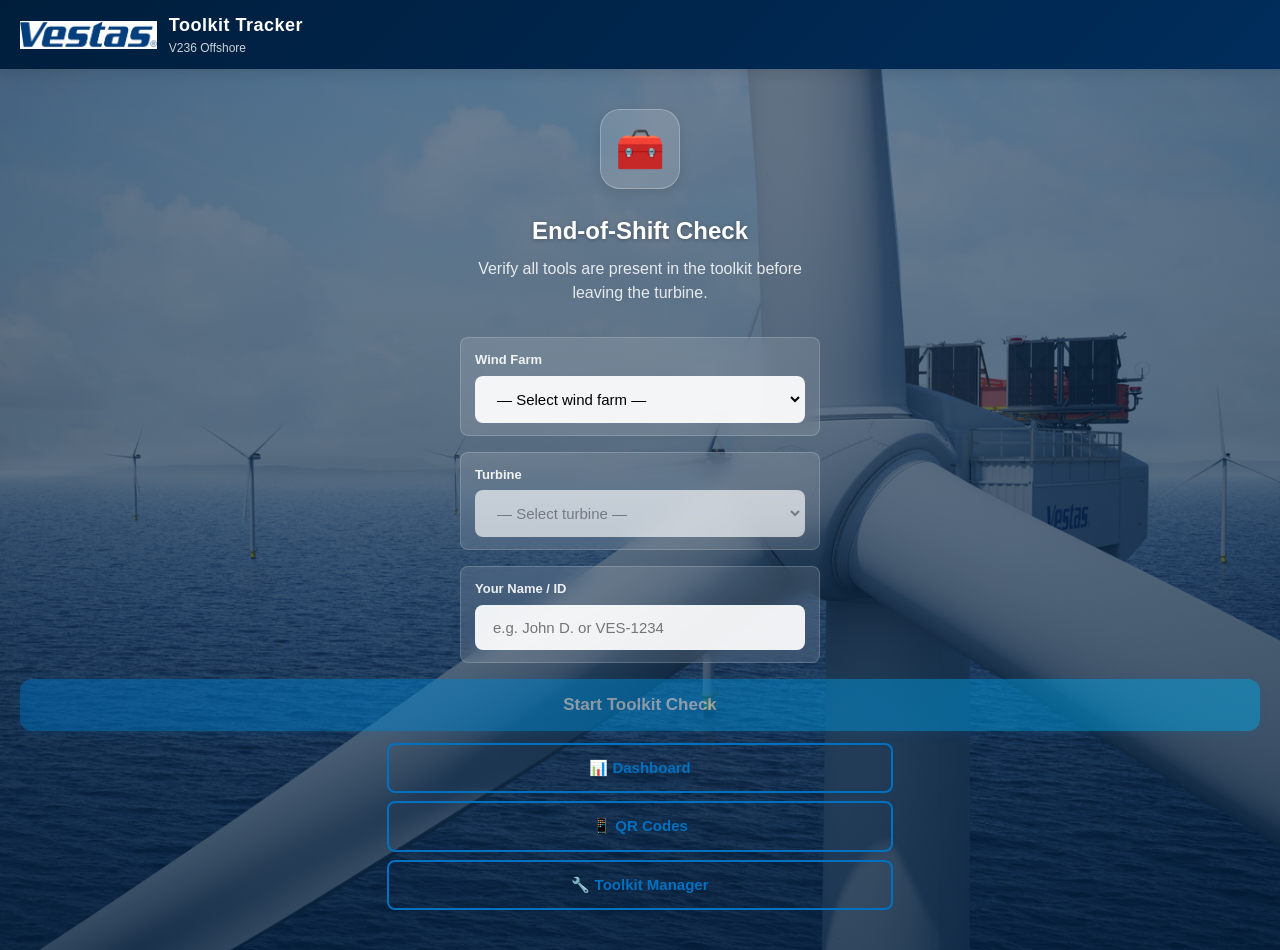
==== commit 21fc3a32: "Resolve merge conflict in index.html during toolkit-variance merge" ====
--- a/app/index.html
+++ b/app/index.html
@@ -2,74 +2,170 @@
 <html lang="en">
 <head>
   <meta charset="UTF-8">
-  <meta name="viewport" content="width=device-width, initial-scale=1.0">
+  <meta name="viewport" content="width=device-width, initial-scale=1.0, user-scalable=no">
   <meta name="apple-mobile-web-app-capable" content="yes">
   <meta name="apple-mobile-web-app-status-bar-style" content="black-translucent">
-  <title>Toolkit Tracker - Vestas V236 Offshore</title>
+  <title>Toolkit Checker - Vestas V236</title>
   <link rel="stylesheet" href="css/style.css">
 </head>
 <body>
 
-  <header class="header">
-    <div class="header-top">
-      <div class="header-logo">
-        <img src="img/vestas-logo.jpg" alt="Vestas" class="logo-icon">
-        <div>
-          <h1>Toolkit Tracker</h1>
-          <div class="subtitle">V236 Offshore — Tool Management</div>
+  <!-- ======== LOGIN SCREEN ======== -->
+  <div id="screen-login">
+    <header class="header">
+      <div class="header-top">
+        <div class="header-logo">
+          <img src="img/vestas-logo.jpg" alt="Vestas" class="logo-icon">
+          <div>
+            <h1>Toolkit Tracker</h1>
+            <div class="subtitle">V236 Offshore</div>
+          </div>
         </div>
       </div>
+    </header>
+
+    <div class="login-screen">
+      <div class="icon-large">🧰</div>
+      <h2>End-of-Shift Check</h2>
+      <p>Verify all tools are present in the toolkit before leaving the turbine.</p>
+
+      <div class="form-group">
+        <label for="farm-select">Wind Farm</label>
+        <select id="farm-select">
+          <option value="">— Select wind farm —</option>
+        </select>
+      </div>
+
+      <div class="form-group">
+        <label for="turbine-select">Turbine</label>
+        <select id="turbine-select" disabled>
+          <option value="">— Select turbine —</option>
+        </select>
+      </div>
+
+      <div class="form-group">
+        <label for="tech-name">Your Name / ID</label>
+        <input type="text" id="tech-name" placeholder="e.g. John D. or VES-1234" autocomplete="name">
+      </div>
+
+      <button class="btn btn-primary btn-lg btn-block" id="btn-start" disabled>
+        Start Toolkit Check
+      </button>
+
+      <div style="display: flex; flex-wrap: wrap; gap: 8px; margin-top: 12px;">
+        <a href="dashboard.html" class="btn btn-outline btn-block" style="text-decoration: none; text-align: center;">📊 Dashboard</a>
+        <a href="qr-codes.html" class="btn btn-outline btn-block" style="text-decoration: none; text-align: center;">📱 QR Codes</a>
+        <a href="toolkit-manager.html" class="btn btn-outline btn-block" style="text-decoration: none; text-align: center;">🔧 Toolkit Manager</a>
+      </div>
     </div>
-  </header>
+  </div>
 
-  <main class="landing">
-    <section class="landing-hero">
-      <h2>Welcome</h2>
-      <p>Track and manage tooling across all V236 offshore wind farms — from end-of-shift checks to fleet-wide inventory.</p>
-    </section>
+  <!-- ======== CHECKLIST SCREEN ======== -->
+  <div id="screen-checklist" style="display:none;">
+    <header class="header">
+      <div class="header-top">
+        <div class="header-logo">
+          <img src="img/vestas-logo.jpg" alt="Vestas" class="logo-icon">
+          <div>
+            <h1>Toolkit Tracker</h1>
+            <div class="subtitle">V236 Offshore</div>
+          </div>
+        </div>
+        <div class="header-badge" id="turbine-badge"></div>
+      </div>
+      <div class="header-info">
+        <div class="header-info-item">
+          <span class="label">Farm:</span>
+          <span class="value" id="farm-display"></span>
+        </div>
+        <div class="header-info-item">
+          <span class="label">Technician:</span>
+          <span class="value" id="tech-display"></span>
+        </div>
+        <div class="header-info-item">
+          <span class="label">Toolkit:</span>
+          <span class="value" id="toolkit-display"></span>
+        </div>
+        <div class="header-info-item">
+          <span class="label">Items:</span>
+          <span class="value" id="total-items-display"></span>
+        </div>
+      </div>
+    </header>
 
-    <section class="landing-tiles">
-      <a href="check.html" class="tile tile-primary">
-        <div class="tile-icon">🧰</div>
-        <div class="tile-body">
-          <h3>Start Toolkit Check</h3>
-          <p>Verify all tools are present at end of shift before leaving the turbine.</p>
+    <!-- Drawer Tabs -->
+    <div class="drawer-tabs" id="drawer-tabs"></div>
+
+    <!-- Drawer Content -->
+    <div class="container">
+      <div class="drawer-content" id="drawer-content"></div>
+    </div>
+
+    <!-- Bottom Summary Bar -->
+    <div class="summary-bar">
+      <div class="summary-stats">
+        <div class="summary-stat">
+          <div class="stat-value green" id="stat-present">0</div>
+          <div class="stat-label">Present</div>
         </div>
-        <div class="tile-cta">Start →</div>
-      </a>
+        <div class="summary-stat">
+          <div class="stat-value red" id="stat-missing">0</div>
+          <div class="stat-label">Missing</div>
+        </div>
+        <div class="summary-stat">
+          <div class="stat-value blue" id="stat-total">0</div>
+          <div class="stat-label">Total</div>
+        </div>
+      </div>
+      <button class="btn btn-primary" id="btn-submit">Submit Report</button>
+    </div>
+  </div>
 
-      <a href="dashboard.html" class="tile">
-        <div class="tile-icon">📊</div>
-        <div class="tile-body">
-          <h3>Dashboard</h3>
-          <p>View missing items, reports, and toolkit status across wind farms.</p>
+  <!-- ======== SUBMIT CONFIRMATION MODAL ======== -->
+  <div class="modal-overlay" id="modal-confirm">
+    <div class="modal">
+      <div class="modal-header">
+        <h2>Confirm Submission</h2>
+        <button class="modal-close" onclick="closeModal('modal-confirm')">&times;</button>
+      </div>
+      <div class="modal-body" id="modal-confirm-body">
+        <!-- Filled dynamically -->
+      </div>
+      <div class="modal-footer">
+        <button class="btn btn-outline" onclick="closeModal('modal-confirm')">Cancel</button>
+        <button class="btn btn-primary" id="btn-confirm-submit">Submit Report</button>
+      </div>
+    </div>
+  </div>
+
+  <!-- ======== SUCCESS SCREEN ======== -->
+  <div id="screen-success" style="display:none;">
+    <header class="header">
+      <div class="header-top">
+        <div class="header-logo">
+          <img src="img/vestas-logo.jpg" alt="Vestas" class="logo-icon">
+          <div>
+            <h1>Toolkit Tracker</h1>
+            <div class="subtitle">V236 Offshore</div>
+          </div>
         </div>
-        <div class="tile-cta">Open →</div>
-      </a>
+      </div>
+    </header>
 
-      <a href="qr-codes.html" class="tile">
-        <div class="tile-icon">📱</div>
-        <div class="tile-body">
-          <h3>QR Codes</h3>
-          <p>Generate and print QR codes for each turbine's toolkit.</p>
-        </div>
-        <div class="tile-cta">Open →</div>
-      </a>
+    <div class="success-screen">
+      <div class="success-icon">✓</div>
+      <h2 id="success-title">Report Submitted</h2>
+      <p id="success-message"></p>
+      <div id="success-details"></div>
+      <div style="margin-top: 32px; display: flex; gap: 12px; justify-content: center; flex-wrap: wrap;">
+        <button class="btn btn-primary" id="btn-new-check">New Check</button>
+        <a href="dashboard.html" class="btn btn-outline" id="link-dashboard">Stockkeeper Dashboard</a>
+      </div>
+    </div>
+  </div>
 
-      <a href="toolkit-manager.html" class="tile">
-        <div class="tile-icon">🔧</div>
-        <div class="tile-body">
-          <h3>Toolkit Manager</h3>
-          <p>Configure templates and wind farms for your site. Import/export via CSV.</p>
-        </div>
-        <div class="tile-cta">Open →</div>
-      </a>
-    </section>
-
-    <footer class="landing-footer">
-      <p>Vestas Offshore Service · Built for V236 nacelle toolkits</p>
-    </footer>
-  </main>
-
+  <script src="js/toolkit-data.js"></script>
+  <script src="js/storage.js"></script>
+  <script src="js/app.js"></script>
 </body>
 </html>
--- a/app/css/style.css
+++ b/app/css/style.css
@@ -537,7 +537,7 @@
 
 /* ---- Drawer Content Area (padding for fixed bottom bar) ---- */
 .drawer-content {
-  padding-bottom: 90px;
+  padding-bottom: 130px;
 }
 
 /* ---- Progress Bar ---- */
@@ -1023,6 +1023,615 @@
   background: rgba(0, 112, 192, 0.1);
 }
 
+/* ---- View Mode Toggle (Visual / List) ---- */
+.view-toggle {
+  display: inline-flex;
+  background: var(--vestas-light);
+  border-radius: 999px;
+  padding: 3px;
+  border: 1px solid var(--vestas-border);
+  margin-left: auto;
+}
+
+.view-toggle button {
+  background: none;
+  border: none;
+  padding: 6px 14px;
+  font-size: 13px;
+  font-weight: 600;
+  color: var(--vestas-gray);
+  cursor: pointer;
+  border-radius: 999px;
+  transition: var(--transition);
+}
+
+.view-toggle button.active {
+  background: var(--vestas-blue);
+  color: var(--vestas-white);
+  box-shadow: 0 1px 3px rgba(0, 112, 192, 0.3);
+}
+
+.view-toggle button:disabled {
+  cursor: not-allowed;
+  opacity: 0.4;
+}
+
+.drawer-header-row {
+  display: flex;
+  align-items: center;
+  gap: 12px;
+  padding: 12px 0 4px;
+  flex-wrap: wrap;
+}
+
+.drawer-header-row > div:first-child {
+  flex: 1;
+  min-width: 200px;
+}
+
+/* ---- Drawer Visual Mode ---- */
+.drawer-visual {
+  margin-bottom: 16px;
+}
+
+.dv-frame {
+  position: relative;
+  width: 100%;
+  background: #1a1a1a;
+  border-radius: var(--radius);
+  overflow: hidden;
+  box-shadow: var(--shadow-md);
+  line-height: 0;
+}
+
+.dv-img {
+  width: 100%;
+  height: auto;
+  display: block;
+  user-select: none;
+  -webkit-user-drag: none;
+}
+
+.dv-overlay {
+  position: absolute;
+  inset: 0;
+  pointer-events: none;
+}
+
+.dv-hotspot {
+  position: absolute;
+  background: rgba(40, 167, 69, 0.18);
+  border: 2px solid rgba(40, 167, 69, 0.85);
+  border-radius: 6px;
+  padding: 0;
+  cursor: pointer;
+  pointer-events: auto;
+  transition: background 0.15s ease, transform 0.1s ease, box-shadow 0.15s ease;
+  display: flex;
+  align-items: center;
+  justify-content: center;
+  color: white;
+  font-weight: 700;
+  text-shadow: 0 1px 2px rgba(0, 0, 0, 0.6);
+}
+
+.dv-hotspot:hover {
+  background: rgba(40, 167, 69, 0.35);
+  box-shadow: 0 0 0 2px rgba(255, 255, 255, 0.8);
+  z-index: 5;
+}
+
+.dv-hotspot:active {
+  transform: scale(0.95);
+}
+
+.dv-hotspot.missing {
+  background: rgba(220, 53, 69, 0.35);
+  border-color: rgba(220, 53, 69, 0.95);
+  animation: dv-pulse 1.5s ease-in-out infinite;
+}
+
+.dv-hotspot.missing:hover {
+  background: rgba(220, 53, 69, 0.55);
+}
+
+@keyframes dv-pulse {
+  0%, 100% { box-shadow: 0 0 0 0 rgba(220, 53, 69, 0.6); }
+  50% { box-shadow: 0 0 0 6px rgba(220, 53, 69, 0); }
+}
+
+.dv-marker {
+  font-size: 14px;
+  line-height: 1;
+}
+
+.dv-empty,
+.dv-error {
+  background: var(--vestas-light);
+  border: 1px dashed var(--vestas-border);
+  border-radius: var(--radius);
+  padding: 32px 16px;
+  text-align: center;
+  color: var(--vestas-gray);
+  font-size: 14px;
+}
+
+.dv-error {
+  background: #fff5f5;
+  border-color: var(--vestas-red);
+  color: var(--vestas-red);
+}
+
+.dv-empty code,
+.dv-error code {
+  background: rgba(0, 0, 0, 0.06);
+  padding: 1px 6px;
+  border-radius: 3px;
+  font-size: 12px;
+}
+
+/* Items not on photo */
+.dv-unmapped {
+  margin-top: 12px;
+  padding: 12px;
+  background: var(--vestas-light);
+  border-radius: var(--radius);
+  border: 1px solid var(--vestas-border);
+}
+
+.dv-unmapped-title {
+  font-size: 12px;
+  font-weight: 600;
+  color: var(--vestas-gray);
+  text-transform: uppercase;
+  letter-spacing: 0.3px;
+  margin-bottom: 8px;
+}
+
+.dv-unmapped-list {
+  display: grid;
+  grid-template-columns: repeat(auto-fill, minmax(220px, 1fr));
+  gap: 6px;
+}
+
+.dv-unmapped-item {
+  display: flex;
+  align-items: center;
+  gap: 8px;
+  background: var(--vestas-white);
+  border: 1px solid var(--vestas-border);
+  border-radius: 6px;
+  padding: 8px 10px;
+  cursor: pointer;
+  font-size: 13px;
+  text-align: left;
+  transition: var(--transition);
+}
+
+.dv-unmapped-item.present {
+  border-left: 3px solid var(--vestas-green);
+}
+
+.dv-unmapped-item.missing {
+  border-left: 3px solid var(--vestas-red);
+  background: #fff5f5;
+}
+
+.dv-unmapped-item .dv-marker {
+  font-size: 13px;
+  width: 18px;
+  height: 18px;
+  border-radius: 50%;
+  display: inline-flex;
+  align-items: center;
+  justify-content: center;
+  flex-shrink: 0;
+  color: var(--vestas-white);
+}
+
+.dv-unmapped-item.present .dv-marker {
+  background: var(--vestas-green);
+}
+
+.dv-unmapped-item.missing .dv-marker {
+  background: var(--vestas-red);
+}
+
+
+/* ---- Hotspot Editor ---- */
+
+/* ---- Hotspot Editor ---- */
+.he-overlay {
+  position: fixed;
+  inset: 0;
+  background: rgba(0, 30, 60, 0.85);
+  z-index: 9000;
+  display: none;
+  align-items: stretch;
+  justify-content: center;
+  padding: 16px;
+}
+
+.he-overlay.active {
+  display: flex;
+}
+
+.he-modal {
+  background: var(--vestas-white);
+  border-radius: var(--radius-lg);
+  box-shadow: var(--shadow-lg);
+  width: 100%;
+  max-width: 1500px;
+  display: flex;
+  flex-direction: column;
+  overflow: hidden;
+}
+
+.he-header,
+.he-toolbar {
+  display: flex;
+  align-items: center;
+  gap: 8px;
+  padding: 10px 16px;
+  border-bottom: 1px solid var(--vestas-border);
+  flex-wrap: wrap;
+}
+
+.he-title {
+  font-size: 16px;
+  font-weight: 700;
+  color: var(--vestas-navy);
+}
+
+.he-counts {
+  font-size: 12px;
+  color: var(--vestas-gray);
+  background: var(--vestas-light);
+  padding: 4px 10px;
+  border-radius: 999px;
+}
+
+.he-path {
+  font-family: monospace;
+  font-size: 13px;
+  padding: 6px 8px;
+  border: 1px solid var(--vestas-border);
+  border-radius: var(--radius);
+}
+
+.he-hint {
+  padding: 8px 16px;
+  font-size: 13px;
+  background: #f0f8ff;
+  color: var(--vestas-navy);
+  border-bottom: 1px solid var(--vestas-border);
+}
+
+.he-body {
+  display: flex;
+  flex: 1;
+  min-height: 0;
+}
+
+.he-frame {
+  flex: 1;
+  position: relative;
+  background: #1a1a1a;
+  overflow: auto;
+  cursor: crosshair;
+  text-align: center;
+  padding: 0;
+}
+
+.he-stage {
+  position: relative;
+  display: inline-block;
+  max-width: 100%;
+  line-height: 0;
+  vertical-align: top;
+}
+
+.he-img {
+  display: block;
+  width: 100%;
+  height: auto;
+  user-select: none;
+  -webkit-user-drag: none;
+}
+
+.he-layer {
+  position: absolute;
+  inset: 0;
+  pointer-events: none;
+}
+
+.he-rect {
+  position: absolute;
+  border: 2px solid rgba(0, 163, 224, 0.85);
+  background: rgba(0, 163, 224, 0.15);
+  border-radius: 4px;
+  cursor: move;
+  pointer-events: auto;
+  display: flex;
+  align-items: flex-start;
+  justify-content: flex-start;
+}
+
+.he-rect.selected {
+  border-color: var(--vestas-orange);
+  background: rgba(253, 126, 20, 0.18);
+  box-shadow: 0 0 0 2px rgba(253, 126, 20, 0.3);
+}
+
+.he-rect-label {
+  font-size: 10px;
+  background: rgba(0, 0, 0, 0.7);
+  color: white;
+  padding: 1px 4px;
+  border-radius: 3px;
+  margin: 2px;
+  font-family: monospace;
+  white-space: nowrap;
+  pointer-events: none;
+}
+
+.he-h {
+  position: absolute;
+  width: 12px;
+  height: 12px;
+  background: var(--vestas-white);
+  border: 2px solid var(--vestas-orange);
+  border-radius: 2px;
+  pointer-events: auto;
+}
+
+.he-h.nw { top: -7px; left: -7px; cursor: nwse-resize; }
+.he-h.ne { top: -7px; right: -7px; cursor: nesw-resize; }
+.he-h.sw { bottom: -7px; left: -7px; cursor: nesw-resize; }
+.he-h.se { bottom: -7px; right: -7px; cursor: nwse-resize; }
+
+.he-items {
+  width: 320px;
+  border-left: 1px solid var(--vestas-border);
+  background: var(--vestas-light);
+  overflow-y: auto;
+  padding: 8px;
+}
+
+.he-item-group {
+  font-size: 11px;
+  font-weight: 700;
+  color: var(--vestas-blue);
+  text-transform: uppercase;
+  letter-spacing: 0.4px;
+  padding: 8px 4px 4px;
+  border-top: 1px solid var(--vestas-border);
+  margin-top: 4px;
+}
+
+.he-item-group:first-child {
+  border-top: none;
+  margin-top: 0;
+}
+
+.he-item {
+  width: 100%;
+  display: flex;
+  align-items: center;
+  gap: 8px;
+  background: var(--vestas-white);
+  border: 1px solid var(--vestas-border);
+  border-radius: var(--radius);
+  padding: 6px 8px;
+  margin: 2px 0;
+  cursor: pointer;
+  text-align: left;
+  font-size: 12px;
+  transition: var(--transition);
+}
+
+.he-item:hover {
+  border-color: var(--vestas-blue);
+}
+
+.he-item.mapped {
+  border-left: 3px solid var(--vestas-green);
+}
+
+.he-item.unmapped {
+  border-left: 3px solid var(--vestas-orange);
+}
+
+.he-item.active {
+  background: #fff4e0;
+  border-color: var(--vestas-orange);
+  box-shadow: 0 0 0 2px rgba(253, 126, 20, 0.3);
+}
+
+.he-item.selected {
+  background: #e6f4fa;
+  border-color: var(--vestas-blue);
+  box-shadow: 0 0 0 2px rgba(0, 112, 192, 0.25);
+}
+
+.he-item-mark {
+  font-weight: 700;
+  width: 16px;
+  text-align: center;
+  flex-shrink: 0;
+}
+
+.he-item.mapped .he-item-mark { color: var(--vestas-green); }
+.he-item.unmapped .he-item-mark { color: var(--vestas-orange); }
+
+.he-item-name {
+  flex: 1;
+  overflow: hidden;
+  text-overflow: ellipsis;
+  white-space: nowrap;
+}
+
+.he-item-id {
+  font-family: monospace;
+  font-size: 10px;
+  color: var(--vestas-gray);
+  flex-shrink: 0;
+}
+
+@media (max-width: 800px) {
+  .he-body {
+    flex-direction: column;
+  }
+  .he-items {
+    width: 100%;
+    border-left: none;
+    border-top: 1px solid var(--vestas-border);
+    max-height: 35vh;
+  }
+}
+
+/* ---- Selected Items Panel (Toolkit Checker) ---- */
+.selected-panel {
+  position: fixed;
+  bottom: 64px;
+  left: 0;
+  right: 0;
+  z-index: 99;
+  background: var(--vestas-white);
+  border-top: 1px solid var(--vestas-border);
+  box-shadow: 0 -2px 8px rgba(0, 0, 0, 0.06);
+}
+
+.selected-panel-toggle {
+  width: 100%;
+  display: flex;
+  align-items: center;
+  gap: 8px;
+  background: linear-gradient(180deg, #f7fbff 0%, #eef5fb 100%);
+  border: none;
+  border-bottom: 1px solid var(--vestas-border);
+  padding: 8px 20px;
+  cursor: pointer;
+  font-size: 13px;
+  font-weight: 600;
+  color: var(--vestas-navy);
+  text-align: left;
+}
+
+.selected-panel-toggle:hover {
+  background: #eaf4fc;
+}
+
+.sp-caret {
+  display: inline-block;
+  width: 14px;
+  font-size: 12px;
+  color: var(--vestas-blue);
+}
+
+.sp-title { flex: 1; }
+
+.sp-count {
+  background: var(--vestas-green);
+  color: white;
+  font-size: 12px;
+  font-weight: 700;
+  padding: 2px 10px;
+  border-radius: 999px;
+  min-width: 28px;
+  text-align: center;
+}
+
+.selected-panel-body {
+  max-height: 38vh;
+  overflow-y: auto;
+  padding: 8px 16px 12px;
+}
+
+.sp-empty {
+  color: var(--vestas-gray);
+  font-size: 13px;
+  font-style: italic;
+  text-align: center;
+  padding: 12px;
+}
+
+.sp-drawer {
+  margin-top: 8px;
+}
+
+.sp-drawer:first-child {
+  margin-top: 0;
+}
+
+.sp-drawer-head {
+  display: flex;
+  align-items: center;
+  justify-content: space-between;
+  font-size: 12px;
+  font-weight: 700;
+  color: var(--vestas-blue);
+  text-transform: uppercase;
+  letter-spacing: 0.4px;
+  padding: 6px 4px 4px;
+  border-bottom: 1px solid var(--vestas-border);
+}
+
+.sp-drawer-count {
+  background: var(--vestas-light);
+  color: var(--vestas-navy);
+  padding: 1px 8px;
+  border-radius: 999px;
+  font-size: 11px;
+}
+
+.sp-list {
+  list-style: none;
+  margin: 0;
+  padding: 0;
+}
+
+.sp-list li {
+  display: flex;
+  align-items: center;
+  gap: 8px;
+  padding: 4px 4px;
+  border-bottom: 1px solid #f0f0f0;
+  font-size: 13px;
+}
+
+.sp-list li:last-child {
+  border-bottom: none;
+}
+
+.sp-check {
+  color: var(--vestas-green);
+  font-weight: 700;
+  width: 16px;
+  text-align: center;
+  flex-shrink: 0;
+}
+
+.sp-name {
+  flex: 1;
+  color: var(--vestas-navy);
+  overflow: hidden;
+  text-overflow: ellipsis;
+  white-space: nowrap;
+}
+
+.sp-id {
+  font-family: monospace;
+  font-size: 11px;
+  color: var(--vestas-gray);
+  flex-shrink: 0;
+}
+
+@media (max-width: 600px) {
+  .selected-panel-toggle { padding: 8px 12px; }
+  .selected-panel-body { padding: 6px 10px 10px; }
+}
+
 /* ---- Data Table ---- */
 .data-table {
   border-collapse: collapse;
@@ -1096,6 +1705,42 @@
   display: grid;
   grid-template-columns: repeat(auto-fit, minmax(260px, 1fr));
   gap: 16px;
+}
+
+.landing-tiles .tile-primary {
+  grid-column: 1 / -1;
+  flex-direction: row;
+  align-items: center;
+  gap: 24px;
+  min-height: 0;
+  padding: 28px 32px;
+}
+
+.landing-tiles .tile-primary .tile-icon {
+  font-size: 56px;
+  margin-bottom: 0;
+}
+
+.landing-tiles .tile-primary .tile-body {
+  flex: 1;
+}
+
+.landing-tiles .tile-primary .tile-cta {
+  margin-top: 0;
+  font-size: 16px;
+  white-space: nowrap;
+}
+
+@media (max-width: 560px) {
+  .landing-tiles .tile-primary {
+    flex-direction: column;
+    align-items: flex-start;
+    gap: 12px;
+    padding: 24px 20px;
+  }
+  .landing-tiles .tile-primary .tile-icon {
+    font-size: 40px;
+  }
 }
 
 .tile {
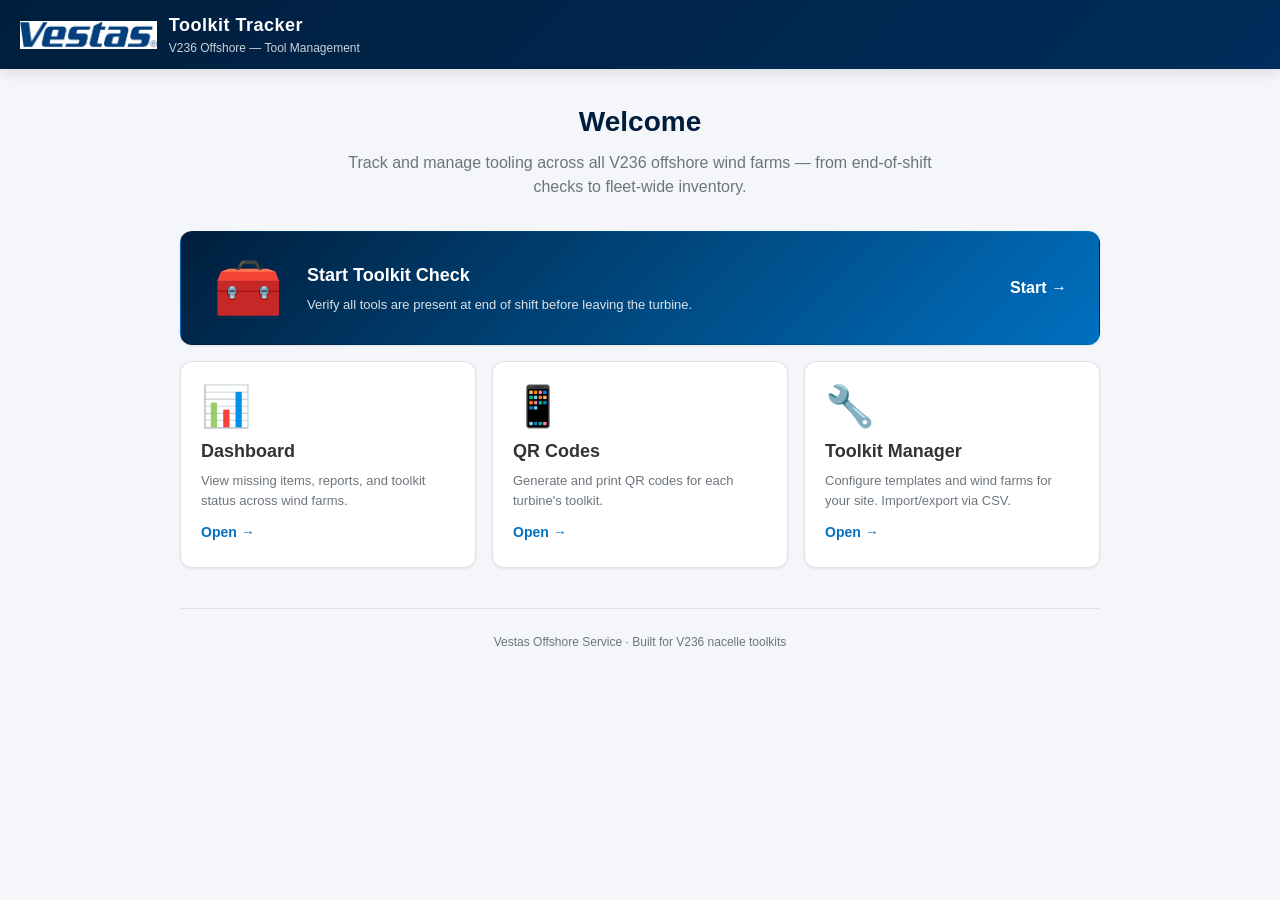
==== commit bcc90910: "Merge branch 'Windfarm-Manager'" ====
--- a/app/index.html
+++ b/app/index.html
@@ -2,170 +2,74 @@
 <html lang="en">
 <head>
   <meta charset="UTF-8">
-  <meta name="viewport" content="width=device-width, initial-scale=1.0, user-scalable=no">
+  <meta name="viewport" content="width=device-width, initial-scale=1.0">
   <meta name="apple-mobile-web-app-capable" content="yes">
   <meta name="apple-mobile-web-app-status-bar-style" content="black-translucent">
-  <title>Toolkit Checker - Vestas V236</title>
+  <title>Toolkit Tracker - Vestas V236 Offshore</title>
   <link rel="stylesheet" href="css/style.css">
 </head>
 <body>
 
-  <!-- ======== LOGIN SCREEN ======== -->
-  <div id="screen-login">
-    <header class="header">
-      <div class="header-top">
-        <div class="header-logo">
-          <img src="img/vestas-logo.jpg" alt="Vestas" class="logo-icon">
-          <div>
-            <h1>Toolkit Tracker</h1>
-            <div class="subtitle">V236 Offshore</div>
-          </div>
+  <header class="header">
+    <div class="header-top">
+      <div class="header-logo">
+        <img src="img/vestas-logo.jpg" alt="Vestas" class="logo-icon">
+        <div>
+          <h1>Toolkit Tracker</h1>
+          <div class="subtitle">V236 Offshore — Tool Management</div>
         </div>
       </div>
-    </header>
+    </div>
+  </header>
 
-    <div class="login-screen">
-      <div class="icon-large">🧰</div>
-      <h2>End-of-Shift Check</h2>
-      <p>Verify all tools are present in the toolkit before leaving the turbine.</p>
+  <main class="landing">
+    <section class="landing-hero">
+      <h2>Welcome</h2>
+      <p>Track and manage tooling across all V236 offshore wind farms — from end-of-shift checks to fleet-wide inventory.</p>
+    </section>
 
-      <div class="form-group">
-        <label for="farm-select">Wind Farm</label>
-        <select id="farm-select">
-          <option value="">— Select wind farm —</option>
-        </select>
-      </div>
+    <section class="landing-tiles">
+      <a href="check.html" class="tile tile-primary">
+        <div class="tile-icon">🧰</div>
+        <div class="tile-body">
+          <h3>Start Toolkit Check</h3>
+          <p>Verify all tools are present at end of shift before leaving the turbine.</p>
+        </div>
+        <div class="tile-cta">Start →</div>
+      </a>
 
-      <div class="form-group">
-        <label for="turbine-select">Turbine</label>
-        <select id="turbine-select" disabled>
-          <option value="">— Select turbine —</option>
-        </select>
-      </div>
+      <a href="dashboard.html" class="tile">
+        <div class="tile-icon">📊</div>
+        <div class="tile-body">
+          <h3>Dashboard</h3>
+          <p>View missing items, reports, and toolkit status across wind farms.</p>
+        </div>
+        <div class="tile-cta">Open →</div>
+      </a>
 
-      <div class="form-group">
-        <label for="tech-name">Your Name / ID</label>
-        <input type="text" id="tech-name" placeholder="e.g. John D. or VES-1234" autocomplete="name">
-      </div>
+      <a href="qr-codes.html" class="tile">
+        <div class="tile-icon">📱</div>
+        <div class="tile-body">
+          <h3>QR Codes</h3>
+          <p>Generate and print QR codes for each turbine's toolkit.</p>
+        </div>
+        <div class="tile-cta">Open →</div>
+      </a>
 
-      <button class="btn btn-primary btn-lg btn-block" id="btn-start" disabled>
-        Start Toolkit Check
-      </button>
+      <a href="toolkit-manager.html" class="tile">
+        <div class="tile-icon">🔧</div>
+        <div class="tile-body">
+          <h3>Toolkit Manager</h3>
+          <p>Configure templates and wind farms for your site. Import/export via CSV.</p>
+        </div>
+        <div class="tile-cta">Open →</div>
+      </a>
+    </section>
 
-      <div style="display: flex; flex-wrap: wrap; gap: 8px; margin-top: 12px;">
-        <a href="dashboard.html" class="btn btn-outline btn-block" style="text-decoration: none; text-align: center;">📊 Dashboard</a>
-        <a href="qr-codes.html" class="btn btn-outline btn-block" style="text-decoration: none; text-align: center;">📱 QR Codes</a>
-        <a href="toolkit-manager.html" class="btn btn-outline btn-block" style="text-decoration: none; text-align: center;">🔧 Toolkit Manager</a>
-      </div>
-    </div>
-  </div>
+    <footer class="landing-footer">
+      <p>Vestas Offshore Service · Built for V236 nacelle toolkits</p>
+    </footer>
+  </main>
 
-  <!-- ======== CHECKLIST SCREEN ======== -->
-  <div id="screen-checklist" style="display:none;">
-    <header class="header">
-      <div class="header-top">
-        <div class="header-logo">
-          <img src="img/vestas-logo.jpg" alt="Vestas" class="logo-icon">
-          <div>
-            <h1>Toolkit Tracker</h1>
-            <div class="subtitle">V236 Offshore</div>
-          </div>
-        </div>
-        <div class="header-badge" id="turbine-badge"></div>
-      </div>
-      <div class="header-info">
-        <div class="header-info-item">
-          <span class="label">Farm:</span>
-          <span class="value" id="farm-display"></span>
-        </div>
-        <div class="header-info-item">
-          <span class="label">Technician:</span>
-          <span class="value" id="tech-display"></span>
-        </div>
-        <div class="header-info-item">
-          <span class="label">Toolkit:</span>
-          <span class="value" id="toolkit-display"></span>
-        </div>
-        <div class="header-info-item">
-          <span class="label">Items:</span>
-          <span class="value" id="total-items-display"></span>
-        </div>
-      </div>
-    </header>
-
-    <!-- Drawer Tabs -->
-    <div class="drawer-tabs" id="drawer-tabs"></div>
-
-    <!-- Drawer Content -->
-    <div class="container">
-      <div class="drawer-content" id="drawer-content"></div>
-    </div>
-
-    <!-- Bottom Summary Bar -->
-    <div class="summary-bar">
-      <div class="summary-stats">
-        <div class="summary-stat">
-          <div class="stat-value green" id="stat-present">0</div>
-          <div class="stat-label">Present</div>
-        </div>
-        <div class="summary-stat">
-          <div class="stat-value red" id="stat-missing">0</div>
-          <div class="stat-label">Missing</div>
-        </div>
-        <div class="summary-stat">
-          <div class="stat-value blue" id="stat-total">0</div>
-          <div class="stat-label">Total</div>
-        </div>
-      </div>
-      <button class="btn btn-primary" id="btn-submit">Submit Report</button>
-    </div>
-  </div>
-
-  <!-- ======== SUBMIT CONFIRMATION MODAL ======== -->
-  <div class="modal-overlay" id="modal-confirm">
-    <div class="modal">
-      <div class="modal-header">
-        <h2>Confirm Submission</h2>
-        <button class="modal-close" onclick="closeModal('modal-confirm')">&times;</button>
-      </div>
-      <div class="modal-body" id="modal-confirm-body">
-        <!-- Filled dynamically -->
-      </div>
-      <div class="modal-footer">
-        <button class="btn btn-outline" onclick="closeModal('modal-confirm')">Cancel</button>
-        <button class="btn btn-primary" id="btn-confirm-submit">Submit Report</button>
-      </div>
-    </div>
-  </div>
-
-  <!-- ======== SUCCESS SCREEN ======== -->
-  <div id="screen-success" style="display:none;">
-    <header class="header">
-      <div class="header-top">
-        <div class="header-logo">
-          <img src="img/vestas-logo.jpg" alt="Vestas" class="logo-icon">
-          <div>
-            <h1>Toolkit Tracker</h1>
-            <div class="subtitle">V236 Offshore</div>
-          </div>
-        </div>
-      </div>
-    </header>
-
-    <div class="success-screen">
-      <div class="success-icon">✓</div>
-      <h2 id="success-title">Report Submitted</h2>
-      <p id="success-message"></p>
-      <div id="success-details"></div>
-      <div style="margin-top: 32px; display: flex; gap: 12px; justify-content: center; flex-wrap: wrap;">
-        <button class="btn btn-primary" id="btn-new-check">New Check</button>
-        <a href="dashboard.html" class="btn btn-outline" id="link-dashboard">Stockkeeper Dashboard</a>
-      </div>
-    </div>
-  </div>
-
-  <script src="js/toolkit-data.js"></script>
-  <script src="js/storage.js"></script>
-  <script src="js/app.js"></script>
 </body>
 </html>
--- a/app/css/style.css
+++ b/app/css/style.css
@@ -537,7 +537,7 @@
 
 /* ---- Drawer Content Area (padding for fixed bottom bar) ---- */
 .drawer-content {
-  padding-bottom: 130px;
+  padding-bottom: 90px;
 }
 
 /* ---- Progress Bar ---- */
@@ -1021,615 +1021,6 @@
 
 .toggle-all-row button:hover {
   background: rgba(0, 112, 192, 0.1);
-}
-
-/* ---- View Mode Toggle (Visual / List) ---- */
-.view-toggle {
-  display: inline-flex;
-  background: var(--vestas-light);
-  border-radius: 999px;
-  padding: 3px;
-  border: 1px solid var(--vestas-border);
-  margin-left: auto;
-}
-
-.view-toggle button {
-  background: none;
-  border: none;
-  padding: 6px 14px;
-  font-size: 13px;
-  font-weight: 600;
-  color: var(--vestas-gray);
-  cursor: pointer;
-  border-radius: 999px;
-  transition: var(--transition);
-}
-
-.view-toggle button.active {
-  background: var(--vestas-blue);
-  color: var(--vestas-white);
-  box-shadow: 0 1px 3px rgba(0, 112, 192, 0.3);
-}
-
-.view-toggle button:disabled {
-  cursor: not-allowed;
-  opacity: 0.4;
-}
-
-.drawer-header-row {
-  display: flex;
-  align-items: center;
-  gap: 12px;
-  padding: 12px 0 4px;
-  flex-wrap: wrap;
-}
-
-.drawer-header-row > div:first-child {
-  flex: 1;
-  min-width: 200px;
-}
-
-/* ---- Drawer Visual Mode ---- */
-.drawer-visual {
-  margin-bottom: 16px;
-}
-
-.dv-frame {
-  position: relative;
-  width: 100%;
-  background: #1a1a1a;
-  border-radius: var(--radius);
-  overflow: hidden;
-  box-shadow: var(--shadow-md);
-  line-height: 0;
-}
-
-.dv-img {
-  width: 100%;
-  height: auto;
-  display: block;
-  user-select: none;
-  -webkit-user-drag: none;
-}
-
-.dv-overlay {
-  position: absolute;
-  inset: 0;
-  pointer-events: none;
-}
-
-.dv-hotspot {
-  position: absolute;
-  background: rgba(40, 167, 69, 0.18);
-  border: 2px solid rgba(40, 167, 69, 0.85);
-  border-radius: 6px;
-  padding: 0;
-  cursor: pointer;
-  pointer-events: auto;
-  transition: background 0.15s ease, transform 0.1s ease, box-shadow 0.15s ease;
-  display: flex;
-  align-items: center;
-  justify-content: center;
-  color: white;
-  font-weight: 700;
-  text-shadow: 0 1px 2px rgba(0, 0, 0, 0.6);
-}
-
-.dv-hotspot:hover {
-  background: rgba(40, 167, 69, 0.35);
-  box-shadow: 0 0 0 2px rgba(255, 255, 255, 0.8);
-  z-index: 5;
-}
-
-.dv-hotspot:active {
-  transform: scale(0.95);
-}
-
-.dv-hotspot.missing {
-  background: rgba(220, 53, 69, 0.35);
-  border-color: rgba(220, 53, 69, 0.95);
-  animation: dv-pulse 1.5s ease-in-out infinite;
-}
-
-.dv-hotspot.missing:hover {
-  background: rgba(220, 53, 69, 0.55);
-}
-
-@keyframes dv-pulse {
-  0%, 100% { box-shadow: 0 0 0 0 rgba(220, 53, 69, 0.6); }
-  50% { box-shadow: 0 0 0 6px rgba(220, 53, 69, 0); }
-}
-
-.dv-marker {
-  font-size: 14px;
-  line-height: 1;
-}
-
-.dv-empty,
-.dv-error {
-  background: var(--vestas-light);
-  border: 1px dashed var(--vestas-border);
-  border-radius: var(--radius);
-  padding: 32px 16px;
-  text-align: center;
-  color: var(--vestas-gray);
-  font-size: 14px;
-}
-
-.dv-error {
-  background: #fff5f5;
-  border-color: var(--vestas-red);
-  color: var(--vestas-red);
-}
-
-.dv-empty code,
-.dv-error code {
-  background: rgba(0, 0, 0, 0.06);
-  padding: 1px 6px;
-  border-radius: 3px;
-  font-size: 12px;
-}
-
-/* Items not on photo */
-.dv-unmapped {
-  margin-top: 12px;
-  padding: 12px;
-  background: var(--vestas-light);
-  border-radius: var(--radius);
-  border: 1px solid var(--vestas-border);
-}
-
-.dv-unmapped-title {
-  font-size: 12px;
-  font-weight: 600;
-  color: var(--vestas-gray);
-  text-transform: uppercase;
-  letter-spacing: 0.3px;
-  margin-bottom: 8px;
-}
-
-.dv-unmapped-list {
-  display: grid;
-  grid-template-columns: repeat(auto-fill, minmax(220px, 1fr));
-  gap: 6px;
-}
-
-.dv-unmapped-item {
-  display: flex;
-  align-items: center;
-  gap: 8px;
-  background: var(--vestas-white);
-  border: 1px solid var(--vestas-border);
-  border-radius: 6px;
-  padding: 8px 10px;
-  cursor: pointer;
-  font-size: 13px;
-  text-align: left;
-  transition: var(--transition);
-}
-
-.dv-unmapped-item.present {
-  border-left: 3px solid var(--vestas-green);
-}
-
-.dv-unmapped-item.missing {
-  border-left: 3px solid var(--vestas-red);
-  background: #fff5f5;
-}
-
-.dv-unmapped-item .dv-marker {
-  font-size: 13px;
-  width: 18px;
-  height: 18px;
-  border-radius: 50%;
-  display: inline-flex;
-  align-items: center;
-  justify-content: center;
-  flex-shrink: 0;
-  color: var(--vestas-white);
-}
-
-.dv-unmapped-item.present .dv-marker {
-  background: var(--vestas-green);
-}
-
-.dv-unmapped-item.missing .dv-marker {
-  background: var(--vestas-red);
-}
-
-
-/* ---- Hotspot Editor ---- */
-
-/* ---- Hotspot Editor ---- */
-.he-overlay {
-  position: fixed;
-  inset: 0;
-  background: rgba(0, 30, 60, 0.85);
-  z-index: 9000;
-  display: none;
-  align-items: stretch;
-  justify-content: center;
-  padding: 16px;
-}
-
-.he-overlay.active {
-  display: flex;
-}
-
-.he-modal {
-  background: var(--vestas-white);
-  border-radius: var(--radius-lg);
-  box-shadow: var(--shadow-lg);
-  width: 100%;
-  max-width: 1500px;
-  display: flex;
-  flex-direction: column;
-  overflow: hidden;
-}
-
-.he-header,
-.he-toolbar {
-  display: flex;
-  align-items: center;
-  gap: 8px;
-  padding: 10px 16px;
-  border-bottom: 1px solid var(--vestas-border);
-  flex-wrap: wrap;
-}
-
-.he-title {
-  font-size: 16px;
-  font-weight: 700;
-  color: var(--vestas-navy);
-}
-
-.he-counts {
-  font-size: 12px;
-  color: var(--vestas-gray);
-  background: var(--vestas-light);
-  padding: 4px 10px;
-  border-radius: 999px;
-}
-
-.he-path {
-  font-family: monospace;
-  font-size: 13px;
-  padding: 6px 8px;
-  border: 1px solid var(--vestas-border);
-  border-radius: var(--radius);
-}
-
-.he-hint {
-  padding: 8px 16px;
-  font-size: 13px;
-  background: #f0f8ff;
-  color: var(--vestas-navy);
-  border-bottom: 1px solid var(--vestas-border);
-}
-
-.he-body {
-  display: flex;
-  flex: 1;
-  min-height: 0;
-}
-
-.he-frame {
-  flex: 1;
-  position: relative;
-  background: #1a1a1a;
-  overflow: auto;
-  cursor: crosshair;
-  text-align: center;
-  padding: 0;
-}
-
-.he-stage {
-  position: relative;
-  display: inline-block;
-  max-width: 100%;
-  line-height: 0;
-  vertical-align: top;
-}
-
-.he-img {
-  display: block;
-  width: 100%;
-  height: auto;
-  user-select: none;
-  -webkit-user-drag: none;
-}
-
-.he-layer {
-  position: absolute;
-  inset: 0;
-  pointer-events: none;
-}
-
-.he-rect {
-  position: absolute;
-  border: 2px solid rgba(0, 163, 224, 0.85);
-  background: rgba(0, 163, 224, 0.15);
-  border-radius: 4px;
-  cursor: move;
-  pointer-events: auto;
-  display: flex;
-  align-items: flex-start;
-  justify-content: flex-start;
-}
-
-.he-rect.selected {
-  border-color: var(--vestas-orange);
-  background: rgba(253, 126, 20, 0.18);
-  box-shadow: 0 0 0 2px rgba(253, 126, 20, 0.3);
-}
-
-.he-rect-label {
-  font-size: 10px;
-  background: rgba(0, 0, 0, 0.7);
-  color: white;
-  padding: 1px 4px;
-  border-radius: 3px;
-  margin: 2px;
-  font-family: monospace;
-  white-space: nowrap;
-  pointer-events: none;
-}
-
-.he-h {
-  position: absolute;
-  width: 12px;
-  height: 12px;
-  background: var(--vestas-white);
-  border: 2px solid var(--vestas-orange);
-  border-radius: 2px;
-  pointer-events: auto;
-}
-
-.he-h.nw { top: -7px; left: -7px; cursor: nwse-resize; }
-.he-h.ne { top: -7px; right: -7px; cursor: nesw-resize; }
-.he-h.sw { bottom: -7px; left: -7px; cursor: nesw-resize; }
-.he-h.se { bottom: -7px; right: -7px; cursor: nwse-resize; }
-
-.he-items {
-  width: 320px;
-  border-left: 1px solid var(--vestas-border);
-  background: var(--vestas-light);
-  overflow-y: auto;
-  padding: 8px;
-}
-
-.he-item-group {
-  font-size: 11px;
-  font-weight: 700;
-  color: var(--vestas-blue);
-  text-transform: uppercase;
-  letter-spacing: 0.4px;
-  padding: 8px 4px 4px;
-  border-top: 1px solid var(--vestas-border);
-  margin-top: 4px;
-}
-
-.he-item-group:first-child {
-  border-top: none;
-  margin-top: 0;
-}
-
-.he-item {
-  width: 100%;
-  display: flex;
-  align-items: center;
-  gap: 8px;
-  background: var(--vestas-white);
-  border: 1px solid var(--vestas-border);
-  border-radius: var(--radius);
-  padding: 6px 8px;
-  margin: 2px 0;
-  cursor: pointer;
-  text-align: left;
-  font-size: 12px;
-  transition: var(--transition);
-}
-
-.he-item:hover {
-  border-color: var(--vestas-blue);
-}
-
-.he-item.mapped {
-  border-left: 3px solid var(--vestas-green);
-}
-
-.he-item.unmapped {
-  border-left: 3px solid var(--vestas-orange);
-}
-
-.he-item.active {
-  background: #fff4e0;
-  border-color: var(--vestas-orange);
-  box-shadow: 0 0 0 2px rgba(253, 126, 20, 0.3);
-}
-
-.he-item.selected {
-  background: #e6f4fa;
-  border-color: var(--vestas-blue);
-  box-shadow: 0 0 0 2px rgba(0, 112, 192, 0.25);
-}
-
-.he-item-mark {
-  font-weight: 700;
-  width: 16px;
-  text-align: center;
-  flex-shrink: 0;
-}
-
-.he-item.mapped .he-item-mark { color: var(--vestas-green); }
-.he-item.unmapped .he-item-mark { color: var(--vestas-orange); }
-
-.he-item-name {
-  flex: 1;
-  overflow: hidden;
-  text-overflow: ellipsis;
-  white-space: nowrap;
-}
-
-.he-item-id {
-  font-family: monospace;
-  font-size: 10px;
-  color: var(--vestas-gray);
-  flex-shrink: 0;
-}
-
-@media (max-width: 800px) {
-  .he-body {
-    flex-direction: column;
-  }
-  .he-items {
-    width: 100%;
-    border-left: none;
-    border-top: 1px solid var(--vestas-border);
-    max-height: 35vh;
-  }
-}
-
-/* ---- Selected Items Panel (Toolkit Checker) ---- */
-.selected-panel {
-  position: fixed;
-  bottom: 64px;
-  left: 0;
-  right: 0;
-  z-index: 99;
-  background: var(--vestas-white);
-  border-top: 1px solid var(--vestas-border);
-  box-shadow: 0 -2px 8px rgba(0, 0, 0, 0.06);
-}
-
-.selected-panel-toggle {
-  width: 100%;
-  display: flex;
-  align-items: center;
-  gap: 8px;
-  background: linear-gradient(180deg, #f7fbff 0%, #eef5fb 100%);
-  border: none;
-  border-bottom: 1px solid var(--vestas-border);
-  padding: 8px 20px;
-  cursor: pointer;
-  font-size: 13px;
-  font-weight: 600;
-  color: var(--vestas-navy);
-  text-align: left;
-}
-
-.selected-panel-toggle:hover {
-  background: #eaf4fc;
-}
-
-.sp-caret {
-  display: inline-block;
-  width: 14px;
-  font-size: 12px;
-  color: var(--vestas-blue);
-}
-
-.sp-title { flex: 1; }
-
-.sp-count {
-  background: var(--vestas-green);
-  color: white;
-  font-size: 12px;
-  font-weight: 700;
-  padding: 2px 10px;
-  border-radius: 999px;
-  min-width: 28px;
-  text-align: center;
-}
-
-.selected-panel-body {
-  max-height: 38vh;
-  overflow-y: auto;
-  padding: 8px 16px 12px;
-}
-
-.sp-empty {
-  color: var(--vestas-gray);
-  font-size: 13px;
-  font-style: italic;
-  text-align: center;
-  padding: 12px;
-}
-
-.sp-drawer {
-  margin-top: 8px;
-}
-
-.sp-drawer:first-child {
-  margin-top: 0;
-}
-
-.sp-drawer-head {
-  display: flex;
-  align-items: center;
-  justify-content: space-between;
-  font-size: 12px;
-  font-weight: 700;
-  color: var(--vestas-blue);
-  text-transform: uppercase;
-  letter-spacing: 0.4px;
-  padding: 6px 4px 4px;
-  border-bottom: 1px solid var(--vestas-border);
-}
-
-.sp-drawer-count {
-  background: var(--vestas-light);
-  color: var(--vestas-navy);
-  padding: 1px 8px;
-  border-radius: 999px;
-  font-size: 11px;
-}
-
-.sp-list {
-  list-style: none;
-  margin: 0;
-  padding: 0;
-}
-
-.sp-list li {
-  display: flex;
-  align-items: center;
-  gap: 8px;
-  padding: 4px 4px;
-  border-bottom: 1px solid #f0f0f0;
-  font-size: 13px;
-}
-
-.sp-list li:last-child {
-  border-bottom: none;
-}
-
-.sp-check {
-  color: var(--vestas-green);
-  font-weight: 700;
-  width: 16px;
-  text-align: center;
-  flex-shrink: 0;
-}
-
-.sp-name {
-  flex: 1;
-  color: var(--vestas-navy);
-  overflow: hidden;
-  text-overflow: ellipsis;
-  white-space: nowrap;
-}
-
-.sp-id {
-  font-family: monospace;
-  font-size: 11px;
-  color: var(--vestas-gray);
-  flex-shrink: 0;
-}
-
-@media (max-width: 600px) {
-  .selected-panel-toggle { padding: 8px 12px; }
-  .selected-panel-body { padding: 6px 10px 10px; }
 }
 
 /* ---- Data Table ---- */
